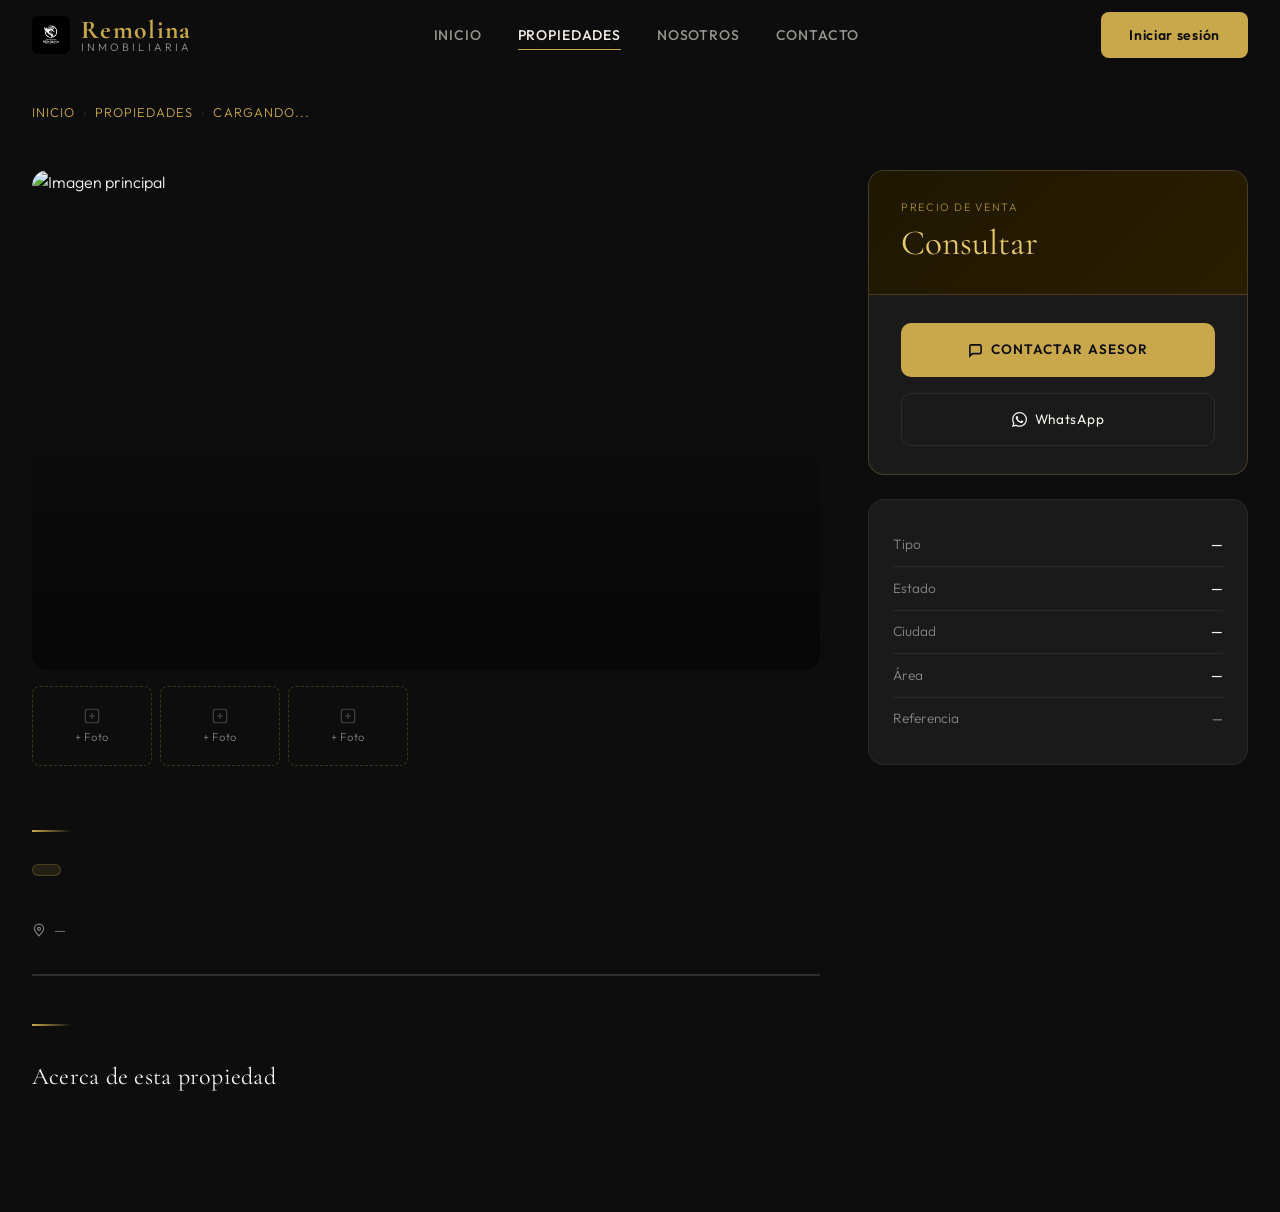
==== detalle.html @ 206918f2 "Update frontend files (html, css, js)" ====
<!DOCTYPE html>
<html lang="es">
<head>
  <meta charset="UTF-8">
  <meta name="viewport" content="width=device-width, initial-scale=1.0">
  <title>Detalle de propiedad — Remolina</title>
  <link rel="preconnect" href="https://fonts.googleapis.com">
  <link rel="preconnect" href="https://fonts.gstatic.com" crossorigin>
  <link href="https://fonts.googleapis.com/css2?family=Cormorant+Garamond:ital,wght@0,300;0,400;0,500;0,600;1,300;1,400&family=Outfit:wght@300;400;500;600&display=swap" rel="stylesheet">
  <link rel="stylesheet" href="styles.css">

  <style>
    :root {
      --obsidian: #0d0d0d;
      --obsidian-2: #141414;
      --obsidian-3: #1a1a1a;
      --gold: #c9a84c;
      --gold-light: #e8c96e;
      --gold-dim: rgba(201,168,76,0.12);
      --gold-border: rgba(201,168,76,0.25);
      --white: #f5f3ee;
      --muted: rgba(245,243,238,0.5);
      --border-soft: rgba(255,255,255,0.07);
      --nav-h: 70px;
      --font-display: 'Cormorant Garamond', serif;
      --font-body: 'Outfit', sans-serif;
    }

    * { box-sizing: border-box; margin: 0; padding: 0; }

    body {
      background: var(--obsidian);
      color: var(--white);
      font-family: var(--font-body);
      font-weight: 300;
      line-height: 1.6;
    }

    a { color: var(--gold); text-decoration: none; transition: opacity 0.2s; }
    a:hover { opacity: 0.75; }

    .container {
      max-width: 1280px;
      margin: 0 auto;
      padding: 0 2rem;
    }

    /* ─── BREADCRUMB ─── */
    .breadcrumb {
      display: flex;
      align-items: center;
      gap: 0.5rem;
      font-size: 0.8rem;
      letter-spacing: 0.08em;
      text-transform: uppercase;
      color: var(--muted);
      padding: 2rem 0 3rem;
    }
    .breadcrumb .sep { opacity: 0.35; }
    .breadcrumb .current { color: var(--gold); }

    /* ─── HERO GALLERY ─── */
    .gallery-hero {
      display: block;
      border-radius: 16px;
      overflow: hidden;
      margin-bottom: 1rem;
      height: 500px;
    }

    .gallery-hero .main-shot {
      width: 100%;
      height: 100%;
      position: relative;
      overflow: hidden;
      cursor: pointer;
    }

    .gallery-hero .side-shot {
      display: none;
    }

    .gallery-hero .side-shot:last-child {
      display: none;
    }

    .gallery-hero img {
      width: 100%;
      height: 100%;
      object-fit: cover;
      display: block;
      transition: transform 0.6s cubic-bezier(0.25,0.46,0.45,0.94);
    }

    .gallery-hero .main-shot:hover img,
    .gallery-hero .side-shot:hover img {
      transform: scale(1.04);
    }

    .gallery-overlay {
      position: absolute;
      inset: 0;
      background: linear-gradient(to top, rgba(0,0,0,0.45) 0%, transparent 50%);
      pointer-events: none;
    }

    .see-all-btn {
      position: absolute;
      bottom: 1rem;
      right: 1rem;
      background: rgba(0,0,0,0.75);
      backdrop-filter: blur(8px);
      border: 1px solid var(--gold-border);
      color: var(--white);
      font-family: var(--font-body);
      font-size: 0.75rem;
      font-weight: 500;
      letter-spacing: 0.1em;
      text-transform: uppercase;
      padding: 0.5rem 1rem;
      border-radius: 6px;
      cursor: pointer;
      transition: background 0.2s, border-color 0.2s;
    }
    .see-all-btn:hover {
      background: var(--gold);
      border-color: var(--gold);
      color: var(--obsidian);
    }

    /* ─── THUMBNAIL STRIP (extra images) ─── */
    .thumb-strip {
      display: flex;
      gap: 8px;
      overflow-x: auto;
      padding-bottom: 0.5rem;
      margin-bottom: 3.5rem;
      scrollbar-width: thin;
      scrollbar-color: var(--gold-border) transparent;
    }
    .thumb-strip::-webkit-scrollbar { height: 3px; }
    .thumb-strip::-webkit-scrollbar-thumb { background: var(--gold-border); border-radius: 99px; }

    .thumb-item {
      flex: 0 0 120px;
      height: 80px;
      border-radius: 8px;
      overflow: hidden;
      cursor: pointer;
      border: 2px solid transparent;
      transition: border-color 0.2s, opacity 0.2s;
      opacity: 0.6;
    }
    .thumb-item.active, .thumb-item:hover { border-color: var(--gold); opacity: 1; }
    .thumb-item img { width: 100%; height: 100%; object-fit: cover; display: block; }

    /* PLACEHOLDER THUMBNAILS */
    .thumb-placeholder {
      flex: 0 0 120px;
      height: 80px;
      border-radius: 8px;
      border: 1.5px dashed var(--gold-border);
      display: flex;
      flex-direction: column;
      align-items: center;
      justify-content: center;
      gap: 4px;
      color: var(--muted);
      font-size: 0.7rem;
      letter-spacing: 0.05em;
      cursor: pointer;
      transition: border-color 0.2s, color 0.2s;
    }
    .thumb-placeholder:hover { border-color: var(--gold); color: var(--gold); }
    .thumb-placeholder svg { opacity: 0.5; }

    /* ─── MAIN CONTENT ─── */
    .detalle-grid {
      display: grid;
      grid-template-columns: 1fr 380px;
      gap: 3rem;
      align-items: start;
    }

    .det-tipo {
      display: inline-flex;
      align-items: center;
      gap: 0.4rem;
      font-size: 0.72rem;
      font-weight: 500;
      letter-spacing: 0.14em;
      text-transform: uppercase;
      color: var(--gold);
      border: 1px solid var(--gold-border);
      background: var(--gold-dim);
      padding: 0.3rem 0.85rem;
      border-radius: 99px;
      margin-bottom: 1.2rem;
    }

    .det-titulo {
      font-family: var(--font-display);
      font-size: clamp(2rem, 3.5vw, 3rem);
      font-weight: 400;
      line-height: 1.15;
      letter-spacing: -0.01em;
      margin-bottom: 1rem;
    }

    .det-ubicacion {
      display: flex;
      align-items: center;
      gap: 0.5rem;
      color: var(--muted);
      font-size: 0.9rem;
      margin-bottom: 2rem;
    }
    .det-ubicacion svg { flex-shrink: 0; }

    /* STATS ROW */
    .det-stats {
      display: grid;
      grid-template-columns: repeat(3, 1fr);
      gap: 1px;
      background: var(--border-soft);
      border: 1px solid var(--border-soft);
      border-radius: 12px;
      overflow: hidden;
      margin-bottom: 3rem;
    }
    .det-stat {
      background: var(--obsidian-2);
      padding: 1.25rem 1.5rem;
      display: flex;
      flex-direction: column;
      gap: 0.3rem;
    }
    .det-stat-label {
      font-size: 0.7rem;
      letter-spacing: 0.12em;
      text-transform: uppercase;
      color: var(--muted);
    }
    .det-stat-value {
      font-family: var(--font-display);
      font-size: 1.3rem;
      font-weight: 500;
      color: var(--white);
    }
    .det-stat-icon {
      font-size: 1.1rem;
      margin-bottom: 0.2rem;
    }

    /* SEPARATOR */
    .det-sep {
      width: 40px;
      height: 2px;
      background: linear-gradient(90deg, var(--gold), transparent);
      margin: 0 0 2rem;
    }

    /* DESCRIPCIÓN */
    .det-desc-title {
      font-family: var(--font-display);
      font-size: 1.5rem;
      font-weight: 400;
      margin-bottom: 1.25rem;
      letter-spacing: 0.01em;
    }

    .det-desc-block {
      display: flex;
      flex-direction: column;
      gap: 0;
    }
    .det-desc-item {
      padding: 0.85rem 0;
      border-bottom: 1px solid var(--border-soft);
      color: rgba(245,243,238,0.78);
      font-size: 0.95rem;
      line-height: 1.75;
      position: relative;
      padding-left: 1rem;
    }
    .det-desc-item::before {
      content: '';
      position: absolute;
      left: 0;
      top: 50%;
      transform: translateY(-50%);
      width: 3px;
      height: 3px;
      border-radius: 50%;
      background: var(--gold);
    }

    /* CARACTERÍSTICAS ADICIONALES */
    .det-extra-grid {
      display: grid;
      grid-template-columns: 1fr 1fr;
      gap: 1px;
      background: var(--border-soft);
      border: 1px solid var(--border-soft);
      border-radius: 12px;
      overflow: hidden;
      margin-top: 3rem;
    }
    .det-extra-item {
      background: var(--obsidian-2);
      padding: 1rem 1.25rem;
      display: flex;
      flex-direction: column;
      gap: 0.2rem;
    }
    .det-extra-label {
      font-size: 0.68rem;
      letter-spacing: 0.1em;
      text-transform: uppercase;
      color: var(--muted);
    }
    .det-extra-val {
      font-size: 0.9rem;
      color: var(--white);
      font-weight: 400;
    }

    /* ─── RIGHT: SIDEBAR ─── */
    .det-sidebar {
      position: sticky;
      top: calc(var(--nav-h, 70px) + 1.5rem);
    }

    .precio-card {
      background: var(--obsidian-3);
      border: 1px solid var(--gold-border);
      border-radius: 16px;
      overflow: hidden;
      margin-bottom: 1.5rem;
    }

    .precio-header {
      background: linear-gradient(135deg, #1e1700, #2a1e00);
      padding: 1.75rem 2rem;
      border-bottom: 1px solid var(--gold-border);
    }
    .precio-label {
      font-size: 0.68rem;
      letter-spacing: 0.15em;
      text-transform: uppercase;
      color: var(--gold);
      margin-bottom: 0.5rem;
      opacity: 0.8;
    }
    .precio-valor {
      font-family: var(--font-display);
      font-size: 2.2rem;
      font-weight: 400;
      color: var(--gold-light);
      line-height: 1;
    }
    .precio-nota {
      font-size: 0.75rem;
      color: var(--muted);
      margin-top: 0.4rem;
    }

    .precio-body {
      padding: 1.75rem 2rem;
      display: flex;
      flex-direction: column;
      gap: 1rem;
    }

    .btn-contactar {
      display: flex;
      align-items: center;
      justify-content: center;
      gap: 0.5rem;
      width: 100%;
      padding: 1rem;
      background: var(--gold);
      color: var(--obsidian);
      font-family: var(--font-body);
      font-weight: 600;
      font-size: 0.85rem;
      letter-spacing: 0.08em;
      text-transform: uppercase;
      border: none;
      border-radius: 10px;
      cursor: pointer;
      text-decoration: none;
      transition: background 0.25s, transform 0.15s;
    }
    .btn-contactar:hover {
      background: var(--gold-light);
      transform: translateY(-1px);
      opacity: 1;
    }
    .btn-contactar:active { transform: translateY(0); }

    .btn-wsp {
      display: flex;
      align-items: center;
      justify-content: center;
      gap: 0.5rem;
      width: 100%;
      padding: 0.9rem;
      background: transparent;
      color: var(--white);
      font-family: var(--font-body);
      font-weight: 400;
      font-size: 0.85rem;
      letter-spacing: 0.05em;
      border: 1px solid var(--border-soft);
      border-radius: 10px;
      cursor: pointer;
      text-decoration: none;
      transition: border-color 0.2s, background 0.2s;
    }
    .btn-wsp:hover {
      border-color: #25D366;
      background: rgba(37,211,102,0.07);
      color: #25D366;
      opacity: 1;
    }

    .sidebar-meta {
      background: var(--obsidian-3);
      border: 1px solid var(--border-soft);
      border-radius: 16px;
      padding: 1.5rem;
    }
    .sidebar-meta-row {
      display: flex;
      justify-content: space-between;
      align-items: center;
      padding: 0.65rem 0;
      border-bottom: 1px solid var(--border-soft);
      font-size: 0.85rem;
    }
    .sidebar-meta-row:last-child { border-bottom: none; }
    .sidebar-meta-row .key { color: var(--muted); }
    .sidebar-meta-row .val { font-weight: 500; }

    /* ─── LIGHTBOX ─── */
    .lightbox {
      display: none;
      position: fixed;
      inset: 0;
      background: rgba(0,0,0,0.95);
      z-index: 9999;
      justify-content: center;
      align-items: center;
      backdrop-filter: blur(4px);
    }
    .lightbox.open { display: flex; }
    .lightbox-inner {
      position: relative;
      max-width: 90vw;
      max-height: 85vh;
    }
    .lightbox-inner img {
      max-width: 90vw;
      max-height: 80vh;
      object-fit: contain;
      border-radius: 8px;
      display: block;
    }
    .lb-close {
      position: absolute;
      top: -2.5rem;
      right: 0;
      background: none;
      border: none;
      color: var(--white);
      font-size: 1.5rem;
      cursor: pointer;
      opacity: 0.7;
      transition: opacity 0.2s;
    }
    .lb-close:hover { opacity: 1; }
    .lb-nav {
      position: absolute;
      top: 50%;
      transform: translateY(-50%);
      background: rgba(0,0,0,0.6);
      border: 1px solid var(--gold-border);
      color: var(--white);
      border-radius: 50%;
      width: 44px;
      height: 44px;
      display: flex;
      align-items: center;
      justify-content: center;
      cursor: pointer;
      font-size: 1.1rem;
      transition: background 0.2s;
    }
    .lb-nav:hover { background: var(--gold); color: var(--obsidian); }
    .lb-prev { left: -3.5rem; }
    .lb-next { right: -3.5rem; }
    .lb-counter {
      text-align: center;
      margin-top: 1rem;
      font-size: 0.75rem;
      letter-spacing: 0.1em;
      color: var(--muted);
    }

    /* ─── RESPONSIVE ─── */
    @media (max-width: 1024px) {
      .detalle-grid { grid-template-columns: 1fr; gap: 2.5rem; }
      .det-sidebar { position: static; }
      .gallery-hero { height: 420px; }
    }

    @media (max-width: 768px) {
      .gallery-hero { height: 260px; }
      .det-stats { grid-template-columns: repeat(3, 1fr); }
      .det-extra-grid { grid-template-columns: 1fr; }
      .lb-prev { left: -2rem; }
      .lb-next { right: -2rem; }
    }

    /* ─── ENTRANCE ANIMATIONS ─── */
    @keyframes fadeUp {
      from { opacity: 0; transform: translateY(24px); }
      to   { opacity: 1; transform: translateY(0); }
    }
    .anim-1 { animation: fadeUp 0.6s ease both; }
    .anim-2 { animation: fadeUp 0.6s 0.1s ease both; }
    .anim-3 { animation: fadeUp 0.6s 0.2s ease both; }
    .anim-4 { animation: fadeUp 0.6s 0.3s ease both; }

    /* GOLD LINE ACCENT */
    .gold-line {
      width: 100%;
      height: 1px;
      background: linear-gradient(90deg, transparent, var(--gold), transparent);
      opacity: 0.3;
      margin: 3.5rem 0;
    }
  </style>
</head>
<body>

<!-- ═══ NAV ═══ -->
<header class="navbar" id="navbar">
  <div class="nav-inner">
    <a href="index.html" class="nav-logo">
      <img src="videos/logo.png" alt="Logo Remolina" class="nav-logo-img">
      <div class="nav-logo-text">
        <span class="logo-main">Remolina</span>
        <span class="logo-sub">Inmobiliaria</span>
      </div>
    </a>

    <ul class="nav-menu" id="navMenu">
      <li><a href="index.html" class="nav-link">Inicio</a></li>
      <li><a href="propiedades.html" class="nav-link active">Propiedades</a></li>
      <li><a href="nosotros.html" class="nav-link">Nosotros</a></li>
      <li><a href="#contacto" class="nav-link">Contacto</a></li>
    </ul>

    <div class="nav-actions">
      <div class="nav-user oculto" id="navUser">
        <span class="nav-user-name" id="navUserName"></span>
        <a href="favoritos.html" class="btn btn-ghost btn-sm">❤ Favoritos</a>
        <a href="login.html" class="btn btn-ghost btn-sm" id="navLogout">Salir</a>
      </div>
      <div id="navLoginBtn">
        <a href="login.html" class="btn btn-primary">Iniciar sesión</a>
      </div>
      <button class="nav-hamburger" id="navHamburger" aria-label="Menú">
        <span></span><span></span><span></span>
      </button>
    </div>
  </div>
</header>

<main style="padding-top: var(--nav-h); background: var(--obsidian); min-height:100vh;">
  <div class="container">

    <!-- BREADCRUMB -->
    <nav class="breadcrumb anim-1">
      <a href="index.html">Inicio</a>
      <span class="sep">›</span>
      <a href="propiedades.html">Propiedades</a>
      <span class="sep">›</span>
      <span class="current" id="breadTitle">Cargando...</span>
    </nav>

    <!-- DETALLE GRID — galería + info izq / sidebar der -->
    <div class="detalle-grid anim-2">

      <!-- ── COLUMNA IZQUIERDA: galería + info ── -->
      <div class="det-left">

        <!-- GALLERY HERO -->
        <div class="gallery-hero" id="galleryHero">
          <div class="main-shot" id="heroMain" onclick="abrirLightbox(0)">
            <img id="mainHeroImg" src="" alt="Imagen principal">
            <div class="gallery-overlay"></div>
          </div>
          <div class="side-shot" id="heroSide1" onclick="abrirLightbox(1)">
            <img id="side1Img" src="" alt="">
            <div class="gallery-overlay"></div>
          </div>
          <div class="side-shot" id="heroSide2" onclick="abrirLightbox(2)" style="position:relative">
            <img id="side2Img" src="" alt="">
            <div class="gallery-overlay"></div>
            <button class="see-all-btn" onclick="event.stopPropagation(); abrirLightbox(2)">
              Ver todas las fotos
            </button>
          </div>
        </div>

        <!-- THUMBNAIL STRIP -->
        <div class="thumb-strip" id="thumbStrip">
          <div class="thumb-placeholder" title="Agregar imagen">
            <svg width="18" height="18" viewBox="0 0 24 24" fill="none" stroke="currentColor" stroke-width="1.5">
              <rect x="3" y="3" width="18" height="18" rx="3"/>
              <path d="M12 8v8M8 12h8"/>
            </svg>
            <span>+ Foto</span>
          </div>
          <div class="thumb-placeholder" title="Agregar imagen">
            <svg width="18" height="18" viewBox="0 0 24 24" fill="none" stroke="currentColor" stroke-width="1.5">
              <rect x="3" y="3" width="18" height="18" rx="3"/>
              <path d="M12 8v8M8 12h8"/>
            </svg>
            <span>+ Foto</span>
          </div>
          <div class="thumb-placeholder" title="Agregar imagen">
            <svg width="18" height="18" viewBox="0 0 24 24" fill="none" stroke="currentColor" stroke-width="1.5">
              <rect x="3" y="3" width="18" height="18" rx="3"/>
              <path d="M12 8v8M8 12h8"/>
            </svg>
            <span>+ Foto</span>
          </div>
        </div>

        <!-- Separador -->
        <div class="det-sep" style="margin-top:2rem;"></div>

        <!-- Tipo + Título -->
        <div id="detTipo" class="det-tipo"></div>
        <h1 id="detTitulo" class="det-titulo"></h1>

        <!-- Ubicación -->
        <div class="det-ubicacion" id="detUbicacion">
          <svg width="14" height="14" viewBox="0 0 24 24" fill="none" stroke="currentColor" stroke-width="2">
            <path d="M12 22s-8-7.5-8-12a8 8 0 1 1 16 0c0 4.5-8 12-8 12z"/>
            <circle cx="12" cy="10" r="2.5"/>
          </svg>
          <span id="ubicacionText">—</span>
        </div>

        <!-- Stats -->
        <div class="det-stats" id="detStats"></div>

        <div class="det-sep"></div>

        <!-- Descripción -->
        <h2 class="det-desc-title">Acerca de esta propiedad</h2>
        <div class="det-desc-block" id="detDesc"></div>

        <!-- Características adicionales -->
        <div class="det-extra-grid" id="detExtras" style="display:none"></div>

      </div><!-- /det-left -->

      <!-- ── SIDEBAR ── -->
      <aside class="det-sidebar">

        <!-- PRECIO CARD -->
        <div class="precio-card">
          <div class="precio-header">
            <div class="precio-label">Precio de venta</div>
            <div class="precio-valor" id="detPrecio">Consultar</div>
            <div class="precio-nota" id="detPrecioNota"></div>
          </div>
          <div class="precio-body">
            <a href="index.html#contacto" class="btn-contactar">
              <svg width="15" height="15" viewBox="0 0 24 24" fill="none" stroke="currentColor" stroke-width="2.5">
                <path d="M21 15a2 2 0 0 1-2 2H7l-4 4V5a2 2 0 0 1 2-2h14a2 2 0 0 1 2 2z"/>
              </svg>
              Contactar asesor
            </a>
            <a href="https://wa.me/573000000000" target="_blank" class="btn-wsp">
              <svg width="15" height="15" viewBox="0 0 24 24" fill="currentColor">
                <path d="M17.472 14.382c-.297-.149-1.758-.867-2.03-.967-.273-.099-.471-.148-.67.15-.197.297-.767.966-.94 1.164-.173.199-.347.223-.644.075-.297-.15-1.255-.463-2.39-1.475-.883-.788-1.48-1.761-1.653-2.059-.173-.297-.018-.458.13-.606.134-.133.298-.347.446-.52.149-.174.198-.298.298-.497.099-.198.05-.371-.025-.52-.075-.149-.669-1.612-.916-2.207-.242-.579-.487-.5-.669-.51-.173-.008-.371-.01-.57-.01-.198 0-.52.074-.792.372-.272.297-1.04 1.016-1.04 2.479 0 1.462 1.065 2.875 1.213 3.074.149.198 2.096 3.2 5.077 4.487.709.306 1.262.489 1.694.625.712.227 1.36.195 1.871.118.571-.085 1.758-.719 2.006-1.413.248-.694.248-1.289.173-1.413-.074-.124-.272-.198-.57-.347m-5.421 7.403h-.004a9.87 9.87 0 0 1-5.031-1.378l-.361-.214-3.741.982.998-3.648-.235-.374a9.86 9.86 0 0 1-1.51-5.26c.001-5.45 4.436-9.884 9.888-9.884 2.64 0 5.122 1.03 6.988 2.898a9.825 9.825 0 0 1 2.893 6.994c-.003 5.45-4.437 9.884-9.885 9.884m8.413-18.297A11.815 11.815 0 0 0 12.05 0C5.495 0 .16 5.335.157 11.892c0 2.096.547 4.142 1.588 5.945L.057 24l6.305-1.654a11.882 11.882 0 0 0 5.683 1.448h.005c6.554 0 11.89-5.335 11.893-11.893a11.821 11.821 0 0 0-3.48-8.413z"/>
              </svg>
              WhatsApp
            </a>
          </div>
        </div>

        <!-- METADATA CARD -->
        <div class="sidebar-meta" id="sidebarMeta">
          <div class="sidebar-meta-row">
            <span class="key">Tipo</span>
            <span class="val" id="metaTipo">—</span>
          </div>
          <div class="sidebar-meta-row">
            <span class="key">Estado</span>
            <span class="val" id="metaEstado">—</span>
          </div>
          <div class="sidebar-meta-row">
            <span class="key">Ciudad</span>
            <span class="val" id="metaCiudad">—</span>
          </div>
          <div class="sidebar-meta-row">
            <span class="key">Área</span>
            <span class="val" id="metaArea">—</span>
          </div>
          <div class="sidebar-meta-row">
            <span class="key">Referencia</span>
            <span class="val" id="metaId" style="font-size:0.78rem; color:var(--muted);">—</span>
          </div>
        </div>

      </aside>
    </div><!-- /detalle-grid -->

    <div style="padding-bottom: 6rem;"></div>

  </div><!-- /container -->
</main>

<!-- ─── LIGHTBOX ─── -->
<div class="lightbox" id="lightbox" onclick="cerrarLightbox()">
  <div class="lightbox-inner" onclick="event.stopPropagation()">
    <button class="lb-close" onclick="cerrarLightbox()">✕</button>
    <button class="lb-nav lb-prev" onclick="lbNav(-1)">‹</button>
    <img id="lbImg" src="" alt="">
    <button class="lb-nav lb-next" onclick="lbNav(1)">›</button>
    <div class="lb-counter" id="lbCounter">1 / 1</div>
  </div>
</div>

<script>
  // ── Auth state + nav (Django session API) ──────────────────────────────
  const AUTH_API  = 'http://127.0.0.1:8000/api/auth';
  const PROPS_API = 'http://127.0.0.1:8000/api/propiedades';
  let currentUser = null;

  async function getCsrfToken() {
    const m = document.cookie.match(/csrftoken=([^;]+)/);
    if (m) return m[1];
    const r = await fetch(`${AUTH_API}/csrf/`, { credentials: 'include' });
    return (await r.json()).csrfToken;
  }

  (async () => {
    const navUser     = document.getElementById('navUser');
    const navLoginBtn = document.getElementById('navLoginBtn');
    try {
      const res = await fetch(`${AUTH_API}/me/`, { credentials: 'include' });
      if (res.ok) {
        currentUser = await res.json();
        document.getElementById('navUserName').textContent =
          currentUser.first_name || currentUser.username || currentUser.email;
        navUser.classList.remove('oculto');
        navLoginBtn.classList.add('oculto');
      } else {
        navUser.classList.add('oculto');
        navLoginBtn.classList.remove('oculto');
      }
    } catch {
      navUser.classList.add('oculto');
      navLoginBtn.classList.remove('oculto');
    }
  })();

  document.getElementById('navLogout')?.addEventListener('click', async (e) => {
    e.preventDefault();
    const csrf = await getCsrfToken();
    await fetch(`${AUTH_API}/logout/`, {
      method: 'POST',
      headers: { 'X-CSRFToken': csrf, 'Content-Type': 'application/json' },
      credentials: 'include',
    });
    window.location.reload();
  });

  document.getElementById('navHamburger')?.addEventListener('click', () => {
    document.getElementById('navMenu').classList.toggle('open');
  });

  // ── Navbar scroll
  const navbar = document.getElementById('navbar');
  if (navbar) {
    window.addEventListener('scroll', () => {
      navbar.classList.toggle('scrolled', window.scrollY > 30);
    });
  }

  let allImgs = [];
  let lbIdx  = 0;

  /* ── LIGHTBOX ── */
  function abrirLightbox(i) {
    lbIdx = i;
    actualizarLb();
    document.getElementById('lightbox').classList.add('open');
    document.body.style.overflow = 'hidden';
  }

  function cerrarLightbox() {
    document.getElementById('lightbox').classList.remove('open');
    document.body.style.overflow = '';
  }

  function lbNav(dir) {
    lbIdx = (lbIdx + dir + allImgs.length) % allImgs.length;
    actualizarLb();
  }

  function actualizarLb() {
    document.getElementById('lbImg').src = allImgs[lbIdx] || '';
    document.getElementById('lbCounter').textContent = `${lbIdx + 1} / ${allImgs.length}`;
  }

  document.addEventListener('keydown', e => {
    if (!document.getElementById('lightbox').classList.contains('open')) return;
    if (e.key === 'ArrowLeft')  lbNav(-1);
    if (e.key === 'ArrowRight') lbNav(1);
    if (e.key === 'Escape')     cerrarLightbox();
  });

  /* ── CARGA ── */
  async function cargarDetalle() {
    const id = new URLSearchParams(window.location.search).get('id');
    if (!id) return;

    try {
      const res = await fetch(`http://127.0.0.1:8000/api/propiedades/${id}/`);
      const p   = await res.json();

      // ── Títulos y meta ──
      document.title = p.titulo + ' — Remolina';
      document.getElementById('breadTitle').textContent  = p.titulo;
      document.getElementById('detTitulo').textContent   = p.titulo;
      document.getElementById('metaId').textContent      = '#' + id;

      // ── Tipo ──
      if (p.tipo) {
        document.getElementById('detTipo').textContent  = p.tipo;
        document.getElementById('metaTipo').textContent = p.tipo;
      }

      // ── Precio ──
      document.getElementById('detPrecio').textContent =
        p.precio ? '$' + p.precio.toLocaleString('es-CO') : 'Consultar precio';
      document.getElementById('detPrecioNota').textContent =
        p.precio ? 'Negociable • Financiación disponible' : '';

      // ── Ubicación ──
      const ubText = [p.ubicacion, p.ciudad, 'Tolima'].filter(Boolean).join(' — ');
      document.getElementById('ubicacionText').textContent = ubText;

      // ── Estado y ciudad (sidebar) ──
      document.getElementById('metaEstado').textContent = p.estado || '—';
      document.getElementById('metaCiudad').textContent = p.ciudad ? p.ciudad + ', Tolima' : '—';

      // ── Área ──
      let areaStr = '—';
      if (p.area) {
        areaStr = p.area >= 10000
          ? (p.area / 10000).toFixed(2) + ' ha'
          : p.area.toLocaleString('es-CO') + ' m²';
      }
      document.getElementById('metaArea').textContent = areaStr;

      // ── Stats row ──
      const statsData = [
        { icon: '📐', label: 'Área',   value: areaStr },
        { icon: '🏷️', label: 'Tipo',   value: p.tipo  || '—' },
        { icon: '✅', label: 'Estado', value: p.estado || '—' },
      ];
      document.getElementById('detStats').innerHTML = statsData.map(s => `
        <div class="det-stat">
          <div class="det-stat-icon">${s.icon}</div>
          <div class="det-stat-label">${s.label}</div>
          <div class="det-stat-value">${s.value}</div>
        </div>
      `).join('');

      // ── Descripción ──
      const frases = (p.descripcion || '').split('.')
        .map(d => d.trim()).filter(Boolean);
      document.getElementById('detDesc').innerHTML = frases.map(f => `
        <div class="det-desc-item">${f}.</div>
      `).join('');

      // ── Extras adicionales (si existen) ──
      const extras = [];
      if (p.habitaciones) extras.push({ label: 'Habitaciones', val: p.habitaciones });
      if (p.banos)        extras.push({ label: 'Baños',        val: p.banos        });
      if (p.parqueadero)  extras.push({ label: 'Parqueadero',  val: p.parqueadero  });
      if (p.estrato)      extras.push({ label: 'Estrato',      val: p.estrato      });

      if (extras.length) {
        const grid = document.getElementById('detExtras');
        grid.style.display = 'grid';
        grid.innerHTML = extras.map(e => `
          <div class="det-extra-item">
            <div class="det-extra-label">${e.label}</div>
            <div class="det-extra-val">${e.val}</div>
          </div>
        `).join('');
      }

      // ── IMÁGENES principales ──
      allImgs = [];
      if (p.imagen)     allImgs.push("http://127.0.0.1:8000" + p.imagen);
      if (p.imagen_url) allImgs.push(p.imagen_url);
      // Si la API devuelve un array imagenes[]
      if (Array.isArray(p.imagenes)) {
        p.imagenes.forEach(img => {
          const src = img.imagen ? "http://127.0.0.1:8000" + img.imagen : img.url;
          if (src && !allImgs.includes(src)) allImgs.push(src);
        });
      }
      if (allImgs.length === 0) allImgs.push("videos/dani.png");

      // Galería hero
      document.getElementById('mainHeroImg').src = allImgs[0] || '';
      document.getElementById('side1Img').src    = allImgs[1] || allImgs[0] || '';
      document.getElementById('side2Img').src    = allImgs[2] || allImgs[0] || '';

      if (allImgs.length < 2) document.getElementById('heroSide1').style.display = 'none';
      if (allImgs.length < 3) document.getElementById('heroSide2').style.display = 'none';

      // Thumbnails
      const strip = document.getElementById('thumbStrip');
      const thumbsHTML = allImgs.map((src, i) => `
        <div class="thumb-item ${i === 0 ? 'active' : ''}"
             onclick="seleccionarThumb(${i})">
          <img src="${src}" alt="Vista ${i + 1}">
        </div>
      `).join('');

      // Placeholders al final
      const phCount = Math.max(0, 3 - allImgs.length);
      const phHTML = Array.from({length: phCount}).map(() => `
        <div class="thumb-placeholder">
          <svg width="18" height="18" viewBox="0 0 24 24" fill="none" stroke="currentColor" stroke-width="1.5">
            <rect x="3" y="3" width="18" height="18" rx="3"/>
            <path d="M12 8v8M8 12h8"/>
          </svg>
          <span>+ Foto</span>
        </div>
      `).join('');

      strip.innerHTML = thumbsHTML + phHTML;

      // ── Panel de administración (solo is_staff) ───────────────────────
      if (currentUser?.is_staff) {
        let adminPanel = document.getElementById('adminPanel');
        if (!adminPanel) {
          adminPanel = document.createElement('div');
          adminPanel.id = 'adminPanel';
          adminPanel.style.cssText =
            'display:flex;gap:0.75rem;margin:1.5rem 0;padding:1rem;' +
            'background:rgba(220,38,38,0.08);border:1px solid rgba(220,38,38,0.25);border-radius:0.5rem;';
          adminPanel.innerHTML = `
            <span style="flex:1;color:var(--ivory-dim,#aaa);font-size:0.85rem;align-self:center;">
              ⚙ Panel de administrador
            </span>
            <a href="admin-editar.html?id=${id}"
               style="padding:0.5rem 1.25rem;background:#d97706;color:#fff;border-radius:0.4rem;font-size:0.9rem;text-decoration:none;">
              ✏ Editar propiedad
            </a>
            <button id="btnEliminarProp"
              style="padding:0.5rem 1.25rem;background:#dc2626;color:#fff;border:none;border-radius:0.4rem;font-size:0.9rem;cursor:pointer;">
              🗑 Eliminar
            </button>
          `;
          // Insertar después del breadcrumb
          const breadcrumb = document.querySelector('.breadcrumb');
          breadcrumb ? breadcrumb.after(adminPanel) : document.querySelector('main .container').prepend(adminPanel);
        }

        document.getElementById('btnEliminarProp')?.addEventListener('click', async () => {
          if (!confirm('¿Eliminar esta propiedad? Esta acción no se puede deshacer.')) return;
          try {
            const csrf = await getCsrfToken();
            const r = await fetch(`${PROPS_API}/${id}/`, {
              method: 'DELETE',
              headers: { 'X-CSRFToken': csrf },
              credentials: 'include',
            });
            if (r.status === 204) {
              alert('Propiedad eliminada.');
              window.location.href = 'propiedades.html';
            } else {
              const err = await r.json();
              alert(err.error || 'Error al eliminar.');
            }
          } catch { alert('Error de conexión.'); }
        });
      }

    } catch (err) {
      console.error("Error cargando detalle:", err);
    }
  }

  function seleccionarThumb(i) {
    document.getElementById('mainHeroImg').src = allImgs[i];
    document.querySelectorAll('.thumb-item').forEach((el, idx) => {
      el.classList.toggle('active', idx === i);
    });
  }

  cargarDetalle();
</script>

</body>
</html>
---- styles.css ----
/* ═══════════════════════════════════════════════
   REMOLINA INMOBILIARIA — Design System
   Palette: Obsidian · Ivory · Gold
   ═══════════════════════════════════════════════ */

@import url('https://fonts.googleapis.com/css2?family=Cormorant+Garamond:ital,wght@0,300;0,400;0,600;0,700;1,300;1,400&family=Outfit:wght@300;400;500;600;700&family=DM+Mono:wght@400;500&display=swap');

/* ── Variables ── */
:root {
  --obsidian: #0a0a0f;
  --obsidian-2: #111118;
  --obsidian-3: #18181f;
  --obsidian-4: #222230;
  --card-bg: #13131a;
  --gold: #c9a84c;
  --gold-light: #e8c96f;
  --gold-dim: rgba(201,168,76,0.15);
  --ivory: #f5f0e8;
  --ivory-dim: rgba(245,240,232,0.6);
  --ivory-dimmer: rgba(245,240,232,0.35);
  --white: #ffffff;
  --red: #e74c3c;
  --green: #27ae60;
  --border: rgba(201,168,76,0.18);
  --border-soft: rgba(255,255,255,0.07);
  --shadow-gold: 0 0 40px rgba(201,168,76,0.12);
  --shadow-card: 0 20px 60px rgba(0,0,0,0.5);
  --radius: 12px;
  --radius-lg: 20px;
  --ff-display: 'Cormorant Garamond', Georgia, serif;
  --ff-body: 'Outfit', sans-serif;
  --ff-mono: 'DM Mono', monospace;
  --transition: all 0.3s cubic-bezier(0.4,0,0.2,1);
  --nav-h: 76px;
}

/* ── Reset ── */
*, *::before, *::after {
  margin: 0; padding: 0;
  box-sizing: border-box;
}

html { scroll-behavior: smooth; font-size: 16px; }

body {
  font-family: var(--ff-body);
  background: var(--obsidian);
  color: var(--ivory);
  line-height: 1.6;
  overflow-x: hidden;
}

.oculto { display: none !important; }

a { text-decoration: none; color: inherit; }
ul { list-style: none; }
img { display: block; max-width: 100%; }

/* ── Scrollbar ── */
::-webkit-scrollbar { width: 6px; }
::-webkit-scrollbar-track { background: var(--obsidian-2); }
::-webkit-scrollbar-thumb { background: var(--gold); border-radius: 3px; }

/* ══════════════════════════
   NAV
══════════════════════════ */
.navbar {
  position: fixed;
  top: 0; left: 0; right: 0;
  height: var(--nav-h);
  z-index: 1000;
  transition: var(--transition);
}

.navbar.scrolled {
  background: rgba(10,10,15,0.96);
  backdrop-filter: blur(24px);
  border-bottom: 1px solid var(--border);
  box-shadow: 0 8px 32px rgba(0,0,0,0.4);
}

.nav-inner {
  max-width: 1280px;
  margin: 0 auto;
  height: 100%;
  padding: 0 2rem;
  display: flex;
  align-items: center;
  justify-content: space-between;
  gap: 2rem;
}

.nav-logo {
  display: flex;
  flex-direction: row;
  align-items: center;
  gap: 0.7rem;
  line-height: 1;
}

.nav-logo-img {
  width: 38px;
  height: 38px;
  object-fit: contain;
  border-radius: 6px;
  filter: brightness(1.05) contrast(1.05);
  flex-shrink: 0;
}

.nav-logo-text {
  display: flex;
  flex-direction: column;
}

.logo-main {
  font-family: var(--ff-display);
  font-size: 1.6rem;
  font-weight: 700;
  color: var(--gold);
  letter-spacing: 0.05em;
}

.logo-sub {
  font-family: var(--ff-body);
  font-size: 0.68rem;
  font-weight: 300;
  letter-spacing: 0.28em;
  text-transform: uppercase;
  color: var(--ivory-dim);
}

.nav-menu {
  display: flex;
  gap: 0.25rem;
  align-items: center;
}

.nav-link {
  font-size: 0.875rem;
  font-weight: 500;
  letter-spacing: 0.06em;
  text-transform: uppercase;
  color: var(--ivory-dim);
  padding: 0.5rem 1rem;
  border-radius: 6px;
  transition: var(--transition);
  position: relative;
}

.nav-link::after {
  content: '';
  position: absolute;
  bottom: 2px; left: 1rem; right: 1rem;
  height: 1px;
  background: var(--gold);
  transform: scaleX(0);
  transform-origin: right;
  transition: transform 0.3s ease;
}

.nav-link:hover, .nav-link.active {
  color: var(--ivory);
}

.nav-link:hover::after, .nav-link.active::after {
  transform: scaleX(1);
  transform-origin: left;
}

.nav-actions {
  display: flex;
  align-items: center;
  gap: 0.75rem;
}

.nav-user {
  display: flex;
  align-items: center;
  gap: 0.75rem;
  font-size: 0.85rem;
}

.nav-user-name {
  color: var(--gold);
  font-weight: 500;
}

/* ── Buttons ── */
.btn {
  display: inline-flex;
  align-items: center;
  justify-content: center;
  gap: 0.5rem;
  font-family: var(--ff-body);
  font-weight: 600;
  font-size: 0.875rem;
  letter-spacing: 0.05em;
  border: none;
  border-radius: 8px;
  cursor: pointer;
  transition: var(--transition);
  white-space: nowrap;
  text-decoration: none;
}

.btn-primary {
  background: var(--gold);
  color: var(--obsidian);
  padding: 0.75rem 1.75rem;
}
.btn-primary:hover {
  background: var(--gold-light);
  transform: translateY(-1px);
  box-shadow: 0 8px 24px rgba(201,168,76,0.3);
}

.btn-ghost {
  background: transparent;
  color: var(--ivory);
  border: 1px solid var(--border);
  padding: 0.7rem 1.5rem;
}
.btn-ghost:hover {
  border-color: var(--gold);
  color: var(--gold);
}

.btn-ghost-dark {
  background: transparent;
  color: var(--ivory-dim);
  border: 1px solid var(--border-soft);
  padding: 0.6rem 1.25rem;
  font-size: 0.8rem;
}
.btn-ghost-dark:hover {
  border-color: var(--gold);
  color: var(--gold);
}

.btn-sm {
  padding: 0.55rem 1.1rem;
  font-size: 0.8rem;
}

.btn-lg {
  padding: 1rem 2.5rem;
  font-size: 1rem;
}

.btn-danger {
  background: var(--red);
  color: white;
  padding: 0.6rem 1.2rem;
}
.btn-danger:hover { background: #c0392b; }

.btn-icon {
  width: 40px; height: 40px;
  padding: 0;
  border-radius: 8px;
}

/* ══════════════════════════
   HERO (index.html)
══════════════════════════ */
#hero {
  position: relative;
  height: 100vh;
  min-height: 700px;
  display: flex;
  align-items: center;
  overflow: hidden;
}

.hero-video-wrap {
  position: absolute;
  inset: 0;
  z-index: 0;
}

.hero-video-wrap video {
  width: 100%; height: 100%;
  object-fit: cover;
}

.hero-video-fallback {
  position: absolute;
  inset: 0;
  background:
    linear-gradient(135deg, #0a0a0f 0%, #1a1030 50%, #0a1520 100%);
}

/* Animated background for fallback */
.hero-video-fallback::after {
  content: '';
  position: absolute;
  inset: 0;
  background: url("data:image/svg+xml,%3Csvg width='60' height='60' viewBox='0 0 60 60' xmlns='http://www.w3.org/2000/svg'%3E%3Cg fill='none' fill-rule='evenodd'%3E%3Cg fill='%23c9a84c' fill-opacity='0.03'%3E%3Cpath d='M36 34v-4h-2v4h-4v2h4v4h2v-4h4v-2h-4zm0-30V0h-2v4h-4v2h4v4h2V6h4V4h-4zM6 34v-4H4v4H0v2h4v4h2v-4h4v-2H6zM6 4V0H4v4H0v2h4v4h2V6h4V4H6z'/%3E%3C/g%3E%3C/g%3E%3C/svg%3E");
}

.hero-overlay {
  position: absolute;
  inset: 0;
  z-index: 1;
  background: linear-gradient(
    160deg,
    rgba(10,10,15,0.85) 0%,
    rgba(10,10,15,0.5) 50%,
    rgba(10,10,15,0.8) 100%
  );
}

.hero-content {
  position: relative;
  z-index: 2;
  max-width: 1280px;
  margin: 0 auto;
  padding: 0 2rem;
  padding-top: var(--nav-h);
  width: 100%;
}

.hero-eyebrow {
  display: inline-flex;
  align-items: center;
  gap: 0.75rem;
  font-family: var(--ff-mono);
  font-size: 0.75rem;
  letter-spacing: 0.2em;
  text-transform: uppercase;
  color: var(--gold);
  margin-bottom: 1.5rem;
  opacity: 0;
  animation: fadeUp 0.8s 0.2s forwards;
}

.hero-eyebrow::before {
  content: '';
  width: 40px; height: 1px;
  background: var(--gold);
}

.hero-title {
  font-family: var(--ff-display);
  font-size: clamp(3rem, 7vw, 6rem);
  font-weight: 300;
  line-height: 1.08;
  color: var(--white);
  margin-bottom: 1.5rem;
  max-width: 720px;
  opacity: 0;
  animation: fadeUp 0.8s 0.4s forwards;
}

.hero-title em {
  font-style: italic;
  color: var(--gold);
}

.hero-sub {
  font-size: 1.1rem;
  font-weight: 300;
  color: var(--ivory-dim);
  max-width: 520px;
  margin-bottom: 2.5rem;
  opacity: 0;
  animation: fadeUp 0.8s 0.6s forwards;
}

.hero-actions {
  display: flex;
  gap: 1rem;
  flex-wrap: wrap;
  opacity: 0;
  animation: fadeUp 0.8s 0.8s forwards;
}

/* Hero stats bottom bar */
.hero-stats {
  position: absolute;
  bottom: 0; left: 0; right: 0;
  z-index: 3;
  background: rgba(10,10,15,0.85);
  backdrop-filter: blur(20px);
  border-top: 1px solid var(--border);
}

.hero-stats-inner {
  max-width: 1280px;
  margin: 0 auto;
  padding: 1.5rem 2rem;
  display: flex;
  gap: 3rem;
  align-items: center;
}

.stat-item { text-align: left; }

.stat-number {
  font-family: var(--ff-display);
  font-size: 2rem;
  font-weight: 600;
  color: var(--gold);
  line-height: 1;
}

.stat-label {
  font-size: 0.75rem;
  letter-spacing: 0.1em;
  text-transform: uppercase;
  color: var(--ivory-dimmer);
  margin-top: 0.2rem;
}

/* ══════════════════════════
   SECTION COMMONS
══════════════════════════ */
.section {
  padding: 6rem 0;
}

.container {
  max-width: 1280px;
  margin: 0 auto;
  padding: 0 2rem;
}

.section-header {
  text-align: center;
  margin-bottom: 3.5rem;
}

.section-tag {
  font-family: var(--ff-mono);
  font-size: 0.75rem;
  letter-spacing: 0.2em;
  text-transform: uppercase;
  color: var(--gold);
  display: block;
  margin-bottom: 0.75rem;
}

.section-title {
  font-family: var(--ff-display);
  font-size: clamp(2rem, 4vw, 3.2rem);
  font-weight: 300;
  color: var(--ivory);
  margin-bottom: 1rem;
}

.section-rule {
  width: 60px; height: 1px;
  background: var(--gold);
  margin: 0 auto 1rem;
}

.section-sub {
  font-size: 1rem;
  color: var(--ivory-dimmer);
  max-width: 480px;
  margin: 0 auto;
}

/* ══════════════════════════
   PROPERTY CARDS (HU007)
══════════════════════════ */
.propiedades-grid {
  display: grid;
  grid-template-columns: repeat(4, 1fr) !important;
  gap: 1.75rem;
}

@media (max-width: 1200px) {
  .propiedades-grid {
    grid-template-columns: repeat(auto-fit, minmax(280px, 1fr));
  }
}

@media (max-width: 900px) {
  .propiedades-grid {
    grid-template-columns: repeat(auto-fit, minmax(280px, 1fr));
  }
}

@media (max-width: 500px) {
  .propiedades-grid {
    grid-template-columns: repeat(auto-fit, minmax(280px, 1fr));
  }
}

.propiedad-card {
  background: var(--card-bg);
  border: 1px solid var(--border-soft);
  border-radius: var(--radius-lg);
  overflow: hidden;
  transition: var(--transition);
  position: relative;
}

.propiedad-card:hover {
  border-color: var(--border);
  transform: translateY(-6px);
  box-shadow: var(--shadow-card), var(--shadow-gold);
}

.card-img-wrap {
  position: relative;
  overflow: hidden;
  height: 230px;
}

.card-img-wrap img {
  width: 100%; height: 100%;
  object-fit: cover;
  transition: transform 0.6s ease;
}

.propiedad-card:hover .card-img-wrap img {
  transform: scale(1.06);
}

.card-badge {
  position: absolute;
  top: 1rem; right: 1rem;
  font-size: 0.7rem;
  font-weight: 600;
  letter-spacing: 0.1em;
  text-transform: uppercase;
  padding: 0.35rem 0.75rem;
  border-radius: 999px;
  backdrop-filter: blur(10px);
}

.card-badge.disponible {
  background: rgba(39,174,96,0.2);
  color: #4ade80;
  border: 1px solid rgba(74,222,128,0.3);
}

.card-badge.vendido {
  background: rgba(231,76,60,0.2);
  color: #f87171;
  border: 1px solid rgba(248,113,113,0.3);
}

.card-badge.reservado {
  background: rgba(201,168,76,0.2);
  color: var(--gold);
  border: 1px solid rgba(201,168,76,0.3);
}

.card-fav {
  position: absolute;
  top: 1rem; left: 1rem;
  width: 36px; height: 36px;
  border-radius: 50%;
  background: rgba(10,10,15,0.7);
  backdrop-filter: blur(8px);
  border: 1px solid var(--border-soft);
  display: flex;
  align-items: center;
  justify-content: center;
  cursor: pointer;
  font-size: 1rem;
  transition: var(--transition);
  color: var(--ivory-dimmer);
}

.card-fav:hover, .card-fav.active {
  color: #f87171;
  border-color: rgba(248,113,113,0.4);
  background: rgba(248,113,113,0.1);
}

.card-body {
  padding: 1.5rem;
}

.card-type {
  font-family: var(--ff-mono);
  font-size: 0.7rem;
  letter-spacing: 0.15em;
  text-transform: uppercase;
  color: var(--gold);
  margin-bottom: 0.5rem;
}

.card-title {
  font-family: var(--ff-display);
  font-size: 1.4rem;
  font-weight: 600;
  color: var(--ivory);
  margin-bottom: 0.4rem;
  line-height: 1.2;
}

.card-location {
  font-size: 0.82rem;
  color: var(--ivory-dimmer);
  margin-bottom: 1rem;
  display: flex;
  align-items: center;
  gap: 0.3rem;
}

.card-price {
  font-family: var(--ff-display);
  font-size: 1.5rem;
  font-weight: 600;
  color: var(--gold);
  margin-bottom: 1rem;
}

.card-features {
  display: flex;
  gap: 1rem;
  font-size: 0.82rem;
  color: var(--ivory-dimmer);
  padding: 0.75rem 0;
  border-top: 1px solid var(--border-soft);
  border-bottom: 1px solid var(--border-soft);
  margin-bottom: 1rem;
  flex-wrap: wrap;
}

.card-actions {
  display: flex;
  gap: 0.5rem;
}

/* ── Admin actions dentro de la card ── */
.card-admin-actions {
  margin-top: 0.75rem;
  padding-top: 0.75rem;
  border-top: 1px dashed rgba(212,175,55,0.25);
  display: flex;
  gap: 0.5rem;
}

.btn-admin-edit {
  display: inline-flex;
  align-items: center;
  gap: 0.35rem;
  padding: 0.45rem 0.9rem;
  font-size: 0.78rem;
  font-family: var(--ff-mono);
  letter-spacing: 0.04em;
  background: rgba(212,175,55,0.08);
  border: 1px solid rgba(212,175,55,0.35);
  color: var(--gold);
  border-radius: var(--radius);
  cursor: pointer;
  transition: var(--transition);
  width: 100%;
  justify-content: center;
}

.btn-admin-edit:hover {
  background: rgba(212,175,55,0.18);
  border-color: var(--gold);
  transform: translateY(-1px);
}

/* ══════════════════════════
   WHY US SECTION
══════════════════════════ */
.why-grid {
  display: grid;
  grid-template-columns: repeat(4, 1fr);
  gap: 1.75rem;
}

@media (max-width: 900px) {
  .why-grid { grid-template-columns: repeat(2, 1fr); }
}

@media (max-width: 500px) {
  .why-grid { grid-template-columns: 1fr; }
}

.why-card {
  background: var(--card-bg);
  border: 1px solid var(--border-soft);
  border-radius: var(--radius-lg);
  padding: 2rem;
  text-align: center;
  transition: var(--transition);
}

.why-card:hover {
  border-color: var(--border);
  transform: translateY(-5px);
  box-shadow: var(--shadow-gold);
}

.why-icon {
  font-size: 2.5rem;
  margin-bottom: 1rem;
  display: block;
}

.why-card h3 {
  font-family: var(--ff-display);
  font-size: 1.2rem;
  font-weight: 600;
  color: var(--ivory);
  margin-bottom: 0.75rem;
}

.why-card p {
  font-size: 0.875rem;
  color: var(--ivory-dimmer);
  line-height: 1.7;
}

/* ══════════════════════════
   FILTERS (HU008, HU018, HU019)
══════════════════════════ */
.filters-bar {
  background: var(--obsidian-3);
  border: 1px solid var(--border-soft);
  border-radius: var(--radius-lg);
  padding: 1.5rem 2rem;
  margin-bottom: 2.5rem;
}

.filters-top {
  display: flex;
  gap: 1rem;
  align-items: center;
  margin-bottom: 1rem;
  flex-wrap: wrap;
}

.search-input-wrap {
  flex: 1;
  min-width: 220px;
  position: relative;
}

.search-input-wrap .search-icon {
  position: absolute;
  left: 1rem;
  top: 50%;
  transform: translateY(-50%);
  font-size: 1rem;
  color: var(--ivory-dimmer);
  pointer-events: none;
}

.search-input {
  width: 100%;
  background: var(--obsidian-4);
  border: 1px solid var(--border-soft);
  border-radius: 8px;
  padding: 0.8rem 1rem 0.8rem 2.8rem;
  color: var(--ivory);
  font-family: var(--ff-body);
  font-size: 0.9rem;
  outline: none;
  transition: var(--transition);
}

.search-input::placeholder { color: var(--ivory-dimmer); }
.search-input:focus { border-color: var(--gold); }

.filter-select {
  background: var(--obsidian-4);
  border: 1px solid var(--border-soft);
  border-radius: 8px;
  padding: 0.8rem 1.2rem;
  color: var(--ivory);
  font-family: var(--ff-body);
  font-size: 0.875rem;
  outline: none;
  cursor: pointer;
  transition: var(--transition);
  min-width: 140px;
}

.filter-select:focus { border-color: var(--gold); }
.filter-select option { background: var(--obsidian-3); }

.filters-range {
  display: flex;
  gap: 1rem;
  align-items: center;
  flex-wrap: wrap;
}

.range-label {
  font-size: 0.8rem;
  color: var(--ivory-dimmer);
  letter-spacing: 0.05em;
  text-transform: uppercase;
  white-space: nowrap;
}

.range-input {
  background: var(--obsidian-4);
  border: 1px solid var(--border-soft);
  border-radius: 8px;
  padding: 0.7rem 1rem;
  color: var(--ivory);
  font-family: var(--ff-body);
  font-size: 0.875rem;
  outline: none;
  width: 160px;
  transition: var(--transition);
}
.range-input:focus { border-color: var(--gold); }

/* ══════════════════════════
   PAGINATION (HU007 — 12/page)
══════════════════════════ */
.pagination {
  display: flex;
  justify-content: center;
  gap: 0.5rem;
  margin-top: 3rem;
  flex-wrap: wrap;
}

.page-btn {
  width: 42px; height: 42px;
  border-radius: 8px;
  background: var(--obsidian-3);
  border: 1px solid var(--border-soft);
  color: var(--ivory-dim);
  font-family: var(--ff-body);
  font-size: 0.875rem;
  cursor: pointer;
  transition: var(--transition);
  display: flex; align-items: center; justify-content: center;
}

.page-btn:hover, .page-btn.active {
  background: var(--gold);
  border-color: var(--gold);
  color: var(--obsidian);
}

/* ══════════════════════════
   PROPERTY DETAIL (HU009)
══════════════════════════ */
#vista-detalles {
  padding-top: calc(var(--nav-h) + 3rem);
  padding-bottom: 4rem;
}

.detalle-layout {
  display: grid;
  grid-template-columns: 1fr 380px;
  gap: 3rem;
  align-items: start;
}

.detalle-gallery {
  position: relative;
}

.detalle-main-img {
  width: 100%;
  height: 480px;
  object-fit: cover;
  border-radius: var(--radius-lg);
  margin-bottom: 0.75rem;
}

.detalle-thumbs {
  display: flex;
  gap: 0.5rem;
  overflow-x: auto;
}

.detalle-thumb {
  width: 90px; height: 66px;
  object-fit: cover;
  border-radius: 6px;
  cursor: pointer;
  opacity: 0.6;
  transition: var(--transition);
  border: 2px solid transparent;
  flex-shrink: 0;
}

.detalle-thumb:hover, .detalle-thumb.active {
  opacity: 1;
  border-color: var(--gold);
}

.detalle-sidebar {
  background: var(--card-bg);
  border: 1px solid var(--border-soft);
  border-radius: var(--radius-lg);
  padding: 2rem;
  position: sticky;
  top: calc(var(--nav-h) + 1.5rem);
}

.detalle-type {
  font-family: var(--ff-mono);
  font-size: 0.7rem;
  letter-spacing: 0.15em;
  text-transform: uppercase;
  color: var(--gold);
  margin-bottom: 0.5rem;
}

.detalle-titulo {
  font-family: var(--ff-display);
  font-size: 2.2rem;
  font-weight: 600;
  color: var(--ivory);
  margin-bottom: 0.5rem;
  line-height: 1.15;
}

.detalle-precio {
  font-family: var(--ff-display);
  font-size: 1.8rem;
  font-weight: 600;
  color: var(--gold);
  margin-bottom: 1rem;
}

.detalle-ubicacion {
  font-size: 0.9rem;
  color: var(--ivory-dimmer);
  margin-bottom: 1.5rem;
  padding-bottom: 1.5rem;
  border-bottom: 1px solid var(--border-soft);
}

.detalle-features {
  display: grid;
  grid-template-columns: 1fr 1fr;
  gap: 1rem;
  margin-bottom: 1.5rem;
  padding-bottom: 1.5rem;
  border-bottom: 1px solid var(--border-soft);
}

.feat-item {
  display: flex;
  flex-direction: column;
  gap: 0.2rem;
}

.feat-label {
  font-size: 0.72rem;
  letter-spacing: 0.08em;
  text-transform: uppercase;
  color: var(--ivory-dimmer);
}

.feat-val {
  font-weight: 600;
  color: var(--ivory);
}

.detalle-descripcion {
  font-size: 0.9rem;
  color: var(--ivory-dim);
  line-height: 1.8;
  margin-bottom: 1.5rem;
}

.detalle-actions {
  display: flex;
  flex-direction: column;
  gap: 0.75rem;
}

/* ══════════════════════════
   MAP (HU021)
══════════════════════════ */
.map-container {
  height: 280px;
  border-radius: var(--radius);
  overflow: hidden;
  background: var(--obsidian-4);
  border: 1px solid var(--border-soft);
  margin-top: 1.5rem;
  position: relative;
  display: flex;
  align-items: center;
  justify-content: center;
}

.map-placeholder {
  text-align: center;
  color: var(--ivory-dimmer);
  font-size: 0.85rem;
}

#map { width: 100%; height: 100%; }

/* ══════════════════════════
   CONTACT (HU010)
══════════════════════════ */
.contacto-grid {
  display: grid;
  grid-template-columns: 1fr 1.2fr;
  gap: 4rem;
  align-items: start;
}

.contacto-info h2 {
  font-family: var(--ff-display);
  font-size: 2.5rem;
  font-weight: 300;
  color: var(--ivory);
  margin-bottom: 1rem;
}

.contacto-info p {
  color: var(--ivory-dimmer);
  margin-bottom: 2rem;
  font-size: 0.95rem;
}

.contact-item {
  display: flex;
  align-items: flex-start;
  gap: 1rem;
  margin-bottom: 1.5rem;
}

.contact-item-icon {
  width: 44px; height: 44px;
  border-radius: 10px;
  background: var(--gold-dim);
  border: 1px solid var(--border);
  display: flex;
  align-items: center;
  justify-content: center;
  font-size: 1.1rem;
  flex-shrink: 0;
}

.contact-item strong {
  display: block;
  font-size: 0.75rem;
  letter-spacing: 0.1em;
  text-transform: uppercase;
  color: var(--ivory-dimmer);
  margin-bottom: 0.2rem;
}

.contact-item span {
  font-size: 0.95rem;
  color: var(--ivory);
}

.contacto-form {
  background: var(--card-bg);
  border: 1px solid var(--border-soft);
  border-radius: var(--radius-lg);
  padding: 2.5rem;
  display: flex;
  flex-direction: column;
  gap: 1.25rem;
}

.form-group {
  display: flex;
  flex-direction: column;
  gap: 0.5rem;
}

.form-group label {
  font-size: 0.78rem;
  letter-spacing: 0.08em;
  text-transform: uppercase;
  color: var(--ivory-dimmer);
}

.form-group input,
.form-group textarea,
.form-group select {
  background: var(--obsidian-4);
  border: 1px solid var(--border-soft);
  border-radius: 8px;
  padding: 0.85rem 1rem;
  color: var(--ivory);
  font-family: var(--ff-body);
  font-size: 0.9rem;
  outline: none;
  transition: var(--transition);
  width: 100%;
}

.form-group input:focus,
.form-group textarea:focus,
.form-group select:focus {
  border-color: var(--gold);
}

.form-group input::placeholder,
.form-group textarea::placeholder {
  color: var(--ivory-dimmer);
}

.form-group textarea {
  height: 130px;
  resize: vertical;
}

.form-success {
  background: rgba(39,174,96,0.1);
  border: 1px solid rgba(74,222,128,0.3);
  border-radius: 8px;
  padding: 0.75rem 1rem;
  color: #4ade80;
  font-size: 0.875rem;
  display: none;
}

.form-success.show { display: block; }

/* ══════════════════════════
   LOGIN (HU011, HU012, HU013)
══════════════════════════ */
.login-page {
  min-height: 100vh;
  display: grid;
  grid-template-columns: 1fr 1fr;
}

.login-visual {
  position: relative;
  overflow: hidden;
  background: var(--obsidian-2);
}

.login-visual-img {
  width: 100%; height: 100%;
  object-fit: cover;
  opacity: 0.4;
}

.login-visual-overlay {
  position: absolute;
  inset: 0;
  background: linear-gradient(135deg, rgba(10,10,15,0.8), rgba(201,168,76,0.05));
  display: flex;
  flex-direction: column;
  justify-content: center;
  padding: 4rem;
}

.login-visual-title {
  font-family: var(--ff-display);
  font-size: 3rem;
  font-weight: 300;
  color: var(--white);
  line-height: 1.1;
  margin-bottom: 1rem;
}

.login-visual-title em {
  font-style: italic;
  color: var(--gold);
}

.login-visual-sub {
  font-size: 0.95rem;
  color: var(--ivory-dim);
  max-width: 360px;
  line-height: 1.7;
}

.login-visual-bottom {
  position: absolute;
  bottom: 3rem; left: 4rem;
  display: flex;
  gap: 2rem;
}

.login-stat .num {
  font-family: var(--ff-display);
  font-size: 1.8rem;
  font-weight: 600;
  color: var(--gold);
}
.login-stat .lbl {
  font-size: 0.72rem;
  letter-spacing: 0.1em;
  text-transform: uppercase;
  color: var(--ivory-dimmer);
}

.login-panel {
  display: flex;
  align-items: center;
  justify-content: center;
  padding: 3rem 2rem;
  background: var(--obsidian);
}

.login-card {
  width: 100%;
  max-width: 420px;
}

.login-brand {
  margin-bottom: 2.5rem;
}

.login-brand .logo-main {
  font-size: 1.8rem;
}

.auth-tabs {
  display: flex;
  background: var(--obsidian-3);
  border: 1px solid var(--border-soft);
  border-radius: 10px;
  padding: 4px;
  margin-bottom: 2rem;
  gap: 4px;
}

.auth-tab {
  flex: 1;
  padding: 0.7rem;
  border: none;
  border-radius: 7px;
  background: transparent;
  color: var(--ivory-dimmer);
  font-family: var(--ff-body);
  font-size: 0.85rem;
  font-weight: 500;
  cursor: pointer;
  transition: var(--transition);
}

.auth-tab.active {
  background: var(--gold);
  color: var(--obsidian);
}

.auth-form {
  display: none;
  flex-direction: column;
  gap: 1.25rem;
}

.auth-form.active { display: flex; }

.auth-form h2 {
  font-family: var(--ff-display);
  font-size: 1.8rem;
  font-weight: 300;
  color: var(--ivory);
  margin-bottom: 0.25rem;
}

.auth-sub {
  font-size: 0.85rem;
  color: var(--ivory-dimmer);
  margin-bottom: 0.5rem;
}

.password-wrapper {
  position: relative;
}

.password-wrapper input {
  padding-right: 5rem;
}

.toggle-password {
  position: absolute;
  right: 0.75rem;
  top: 50%;
  transform: translateY(-50%);
  background: transparent;
  border: none;
  color: var(--gold);
  font-size: 0.78rem;
  font-family: var(--ff-body);
  font-weight: 500;
  cursor: pointer;
  letter-spacing: 0.05em;
  text-transform: uppercase;
}

.auth-message {
  font-size: 0.875rem;
  min-height: 1.2rem;
  text-align: center;
}

.auth-welcome {
  text-align: center;
  padding: 2rem 0;
}

.auth-welcome-name {
  font-family: var(--ff-display);
  font-size: 1.5rem;
  color: var(--ivory);
  margin-bottom: 0.5rem;
}

.auth-welcome-sub {
  color: var(--ivory-dimmer);
  font-size: 0.875rem;
  margin-bottom: 1.5rem;
}

.logout-button {
  width: 100%;
  padding: 0.85rem;
  background: var(--obsidian-3);
  border: 1px solid var(--border-soft);
  border-radius: 8px;
  color: var(--ivory);
  font-family: var(--ff-body);
  font-weight: 500;
  cursor: pointer;
  transition: var(--transition);
}

.logout-button:hover {
  border-color: var(--red);
  color: var(--red);
}

/* ══════════════════════════
   ADMIN PANEL (HU001-006, HU017)
══════════════════════════ */
.admin-layout {
  display: grid;
  grid-template-columns: 260px 1fr;
  min-height: 100vh;
  padding-top: var(--nav-h);
}

.admin-sidebar {
  background: var(--obsidian-2);
  border-right: 1px solid var(--border-soft);
  padding: 2rem 1rem;
  position: sticky;
  top: var(--nav-h);
  height: calc(100vh - var(--nav-h));
  overflow-y: auto;
}

.admin-menu-title {
  font-size: 0.65rem;
  letter-spacing: 0.2em;
  text-transform: uppercase;
  color: var(--ivory-dimmer);
  padding: 0 1rem;
  margin-bottom: 0.5rem;
}

.admin-menu-link {
  display: flex;
  align-items: center;
  gap: 0.75rem;
  padding: 0.75rem 1rem;
  border-radius: 8px;
  font-size: 0.875rem;
  color: var(--ivory-dim);
  transition: var(--transition);
  cursor: pointer;
  border: none;
  background: none;
  width: 100%;
  text-align: left;
  font-family: var(--ff-body);
  margin-bottom: 0.2rem;
}

.admin-menu-link:hover, .admin-menu-link.active {
  background: var(--gold-dim);
  color: var(--gold);
}

.admin-menu-icon { font-size: 1rem; width: 20px; text-align: center; }

.admin-main {
  background: var(--obsidian);
  padding: 2.5rem;
  overflow-y: auto;
}

.admin-panel { display: none; }
.admin-panel.active { display: block; }

.admin-header {
  margin-bottom: 2rem;
  padding-bottom: 1.5rem;
  border-bottom: 1px solid var(--border-soft);
  display: flex;
  align-items: center;
  justify-content: space-between;
  gap: 1rem;
  flex-wrap: wrap;
}

.admin-title {
  font-family: var(--ff-display);
  font-size: 2rem;
  font-weight: 300;
  color: var(--ivory);
}

/* Stats cards */
.admin-stats {
  display: grid;
  grid-template-columns: repeat(auto-fill, minmax(200px, 1fr));
  gap: 1.25rem;
  margin-bottom: 2.5rem;
}

.stat-card {
  background: var(--card-bg);
  border: 1px solid var(--border-soft);
  border-radius: var(--radius);
  padding: 1.5rem;
  transition: var(--transition);
}

.stat-card:hover { border-color: var(--border); }

.stat-card-label {
  font-size: 0.72rem;
  letter-spacing: 0.12em;
  text-transform: uppercase;
  color: var(--ivory-dimmer);
  margin-bottom: 0.5rem;
}

.stat-card-value {
  font-family: var(--ff-display);
  font-size: 2rem;
  font-weight: 600;
  color: var(--gold);
  line-height: 1;
}

/* Data table */
.data-table {
  width: 100%;
  border-collapse: collapse;
  font-size: 0.875rem;
}

.data-table th {
  text-align: left;
  padding: 0.75rem 1rem;
  font-size: 0.7rem;
  letter-spacing: 0.1em;
  text-transform: uppercase;
  color: var(--ivory-dimmer);
  border-bottom: 1px solid var(--border-soft);
  font-weight: 500;
}

.data-table td {
  padding: 1rem 1rem;
  border-bottom: 1px solid rgba(255,255,255,0.04);
  color: var(--ivory-dim);
  vertical-align: middle;
}

.data-table tr:last-child td { border-bottom: none; }

.data-table tr:hover td {
  background: rgba(255,255,255,0.02);
}

.table-wrap {
  background: var(--card-bg);
  border: 1px solid var(--border-soft);
  border-radius: var(--radius-lg);
  overflow: hidden;
}

/* ══════════════════════════
   MODAL (forms — HU001-006)
══════════════════════════ */
.modal-overlay {
  position: fixed;
  inset: 0;
  background: rgba(0,0,0,0.75);
  backdrop-filter: blur(8px);
  z-index: 2000;
  display: flex;
  align-items: center;
  justify-content: center;
  padding: 1rem;
  opacity: 0;
  pointer-events: none;
  transition: opacity 0.25s ease;
}

.modal-overlay.open {
  opacity: 1;
  pointer-events: auto;
}

.modal {
  background: var(--obsidian-3);
  border: 1px solid var(--border);
  border-radius: var(--radius-lg);
  padding: 2.5rem;
  width: 100%;
  max-width: 600px;
  max-height: 90vh;
  overflow-y: auto;
  transform: translateY(20px) scale(0.98);
  transition: transform 0.25s ease;
}

.modal-overlay.open .modal {
  transform: translateY(0) scale(1);
}

.modal-header {
  display: flex;
  align-items: center;
  justify-content: space-between;
  margin-bottom: 2rem;
}

.modal-title {
  font-family: var(--ff-display);
  font-size: 1.6rem;
  font-weight: 400;
  color: var(--ivory);
}

.modal-close {
  width: 36px; height: 36px;
  border-radius: 8px;
  background: var(--obsidian-4);
  border: 1px solid var(--border-soft);
  color: var(--ivory-dimmer);
  font-size: 1.2rem;
  cursor: pointer;
  display: flex;
  align-items: center;
  justify-content: center;
  transition: var(--transition);
}

.modal-close:hover { color: var(--ivory); border-color: var(--border); }

.modal-form {
  display: flex;
  flex-direction: column;
  gap: 1.25rem;
}

.form-row {
  display: grid;
  grid-template-columns: 1fr 1fr;
  gap: 1rem;
}

.modal-actions {
  display: flex;
  gap: 1rem;
  justify-content: flex-end;
  margin-top: 1rem;
}

/* ══════════════════════════
   FAVORITES (HU014, HU015)
══════════════════════════ */
.empty-state {
  text-align: center;
  padding: 4rem 2rem;
  color: var(--ivory-dimmer);
}

.empty-state-icon { font-size: 3rem; margin-bottom: 1rem; }

.empty-state h3 {
  font-family: var(--ff-display);
  font-size: 1.5rem;
  color: var(--ivory);
  margin-bottom: 0.5rem;
}

/* ══════════════════════════
   SCHEDULE (HU016)
══════════════════════════ */
.schedule-grid {
  display: grid;
  grid-template-columns: 1fr 1fr;
  gap: 2rem;
}

.time-slots {
  display: grid;
  grid-template-columns: repeat(3, 1fr);
  gap: 0.5rem;
  margin-top: 0.75rem;
}

.time-slot {
  padding: 0.5rem;
  text-align: center;
  border-radius: 6px;
  font-size: 0.8rem;
  background: var(--obsidian-4);
  border: 1px solid var(--border-soft);
  cursor: pointer;
  transition: var(--transition);
  color: var(--ivory-dim);
}

.time-slot:hover, .time-slot.selected {
  background: var(--gold-dim);
  border-color: var(--gold);
  color: var(--gold);
}

.time-slot.disabled {
  opacity: 0.3;
  cursor: not-allowed;
}

/* ══════════════════════════
   FAB
══════════════════════════ */
.floating-actions {
  position: fixed;
  right: 1.5rem;
  bottom: 1.5rem;
  display: flex;
  flex-direction: column;
  align-items: flex-end;
  gap: 0.75rem;
  z-index: 500;
}

.fab-item {
  display: flex;
  align-items: center;
  gap: 0.75rem;
  justify-content: flex-end;
}

.fab-label {
  background: rgba(10,10,15,0.95);
  color: var(--ivory);
  font-size: 0.8rem;
  font-weight: 500;
  padding: 0.4rem 0.85rem;
  border-radius: 999px;
  border: 1px solid var(--border-soft);
  white-space: nowrap;
  opacity: 0;
  transform: translateX(6px);
  transition: opacity 0.2s ease, transform 0.2s ease;
  pointer-events: none;
}

.fab-item:hover .fab-label { opacity: 1; transform: translateX(0); }

.fab-circle {
  width: 50px; height: 50px;
  border-radius: 50%;
  border: none;
  display: flex; align-items: center; justify-content: center;
  font-size: 1.2rem;
  color: var(--white);
  cursor: pointer;
  box-shadow: 0 8px 20px rgba(0,0,0,0.3);
  transition: var(--transition);
  opacity: 0;
  transform: scale(0.7) translateY(10px);
  pointer-events: none;
  text-decoration: none;
}

.fab-items:not(.oculto) .fab-circle {
  opacity: 1;
  transform: scale(1) translateY(0);
  pointer-events: auto;
}

.fab-calendar { background: #0a84ff; }
.fab-whatsapp { background: #25d366; }

.fab-circle:hover { transform: translateY(-2px) scale(1.05); }

.fab-main {
  width: 56px; height: 56px;
  border-radius: 50%;
  border: none;
  background: var(--gold);
  color: var(--obsidian);
  cursor: pointer;
  display: flex; align-items: center; justify-content: center;
  font-size: 1.5rem;
  font-weight: 300;
  box-shadow: 0 8px 24px rgba(201,168,76,0.35);
  transition: var(--transition);
  position: relative;
}

.fab-main::before {
  content: '';
  position: absolute;
  inset: -5px;
  border-radius: 50%;
  border: 1.5px solid rgba(201,168,76,0.3);
  animation: ring 2.5s ease-out infinite;
}

@keyframes ring {
  0% { transform: scale(1); opacity: 0.8; }
  70% { transform: scale(1.45); opacity: 0; }
  100% { transform: scale(1.45); opacity: 0; }
}

.fab-main:hover { background: var(--gold-light); transform: scale(1.05); }

.fab-main .ico {
  position: absolute;
  transition: opacity 0.2s ease, transform 0.2s ease;
  font-style: normal;
}

.fab-main .ico-plus { opacity: 1; transform: rotate(0deg); }
.fab-main .ico-close { opacity: 0; transform: rotate(-90deg); }
.fab-main.open .ico-plus { opacity: 0; transform: rotate(90deg); }
.fab-main.open .ico-close { opacity: 1; transform: rotate(0deg); }

.fab-items { display: flex; flex-direction: column; align-items: flex-end; gap: 0.75rem; }
.fab-items.oculto { display: none; }

/* ══════════════════════════
   FOOTER
══════════════════════════ */
footer {
  background: var(--obsidian-2);
  border-top: 1px solid var(--border-soft);
}

.footer-inner {
  max-width: 1280px;
  margin: 0 auto;
  padding: 4rem 2rem 2rem;
}

.footer-grid {
  display: grid;
  grid-template-columns: 1.5fr 1fr 1fr 1fr;
  gap: 3rem;
  margin-bottom: 3rem;
  padding-bottom: 3rem;
  border-bottom: 1px solid var(--border-soft);
}

.footer-brand .logo-main { font-size: 1.6rem; display: block; margin-bottom: 0.25rem; }
.footer-brand .logo-sub { display: block; }

.footer-brand p {
  font-size: 0.85rem;
  color: var(--ivory-dimmer);
  margin-top: 1rem;
  line-height: 1.7;
  max-width: 240px;
}

.footer-col h4 {
  font-size: 0.72rem;
  letter-spacing: 0.15em;
  text-transform: uppercase;
  color: var(--ivory-dimmer);
  margin-bottom: 1rem;
}

.footer-col a {
  display: block;
  font-size: 0.875rem;
  color: var(--ivory-dim);
  margin-bottom: 0.6rem;
  transition: var(--transition);
}

.footer-col a:hover { color: var(--gold); }

.footer-bottom {
  display: flex;
  justify-content: space-between;
  align-items: center;
  flex-wrap: wrap;
  gap: 1rem;
  font-size: 0.8rem;
  color: var(--ivory-dimmer);
}

/* ══════════════════════════
   ALERTS / TOASTS
══════════════════════════ */
.toast-container {
  position: fixed;
  bottom: 2rem;
  left: 50%;
  transform: translateX(-50%);
  z-index: 3000;
  display: flex;
  flex-direction: column;
  gap: 0.5rem;
  pointer-events: none;
}

.toast {
  background: var(--obsidian-3);
  border: 1px solid var(--border);
  border-radius: 10px;
  padding: 0.85rem 1.5rem;
  font-size: 0.875rem;
  color: var(--ivory);
  display: flex;
  align-items: center;
  gap: 0.75rem;
  white-space: nowrap;
  animation: toastIn 0.3s ease forwards;
  box-shadow: var(--shadow-card);
}

.toast.success { border-color: rgba(74,222,128,0.4); }
.toast.error { border-color: rgba(248,113,113,0.4); }

@keyframes toastIn {
  from { opacity: 0; transform: translateY(10px); }
  to { opacity: 1; transform: translateY(0); }
}

/* ══════════════════════════
   ANIMATIONS
══════════════════════════ */
@keyframes fadeUp {
  from { opacity: 0; transform: translateY(24px); }
  to { opacity: 1; transform: translateY(0); }
}

.reveal {
  opacity: 0;
  transform: translateY(30px);
  transition: opacity 0.7s ease, transform 0.7s ease;
}

.reveal.visible {
  opacity: 1;
  transform: translateY(0);
}

/* ══════════════════════════
   RESPONSIVE
══════════════════════════ */
@media (max-width: 1024px) {
  .detalle-layout { grid-template-columns: 1fr; }
  .detalle-sidebar { position: static; }
  .admin-layout { grid-template-columns: 1fr; }
  .admin-sidebar {
    position: static;
    height: auto;
    display: flex;
    flex-wrap: wrap;
    gap: 0.25rem;
    padding: 1rem;
  }
  .admin-menu-title { display: none; }
  .admin-menu-link { width: auto; font-size: 0.8rem; padding: 0.6rem 0.85rem; }
  .footer-grid { grid-template-columns: 1fr 1fr; }
}

@media (max-width: 768px) {
  .login-page { grid-template-columns: 1fr; }
  .login-visual { display: none; }
  .contacto-grid { grid-template-columns: 1fr; }
  .nav-menu { display: none; }
  .nav-menu.open {
    display: flex;
    flex-direction: column;
    position: fixed;
    top: var(--nav-h);
    left: 0; right: 0;
    background: var(--obsidian-2);
    border-bottom: 1px solid var(--border-soft);
    padding: 1.5rem;
    gap: 0.25rem;
  }
  .nav-hamburger {
    display: flex;
    flex-direction: column;
    gap: 5px;
    cursor: pointer;
    background: none;
    border: none;
    padding: 0.5rem;
  }
  .nav-hamburger span {
    display: block;
    width: 22px; height: 2px;
    background: var(--ivory);
    border-radius: 2px;
    transition: var(--transition);
  }
  .hero-stats-inner { gap: 1.5rem; flex-wrap: wrap; }
  .form-row { grid-template-columns: 1fr; }
  .footer-grid { grid-template-columns: 1fr; gap: 2rem; }
  .schedule-grid { grid-template-columns: 1fr; }
}

@media (min-width: 769px) {
  .nav-hamburger { display: none; }
}

/* ══════════════════════════
   CHIP / TAG UTIL
══════════════════════════ */
.chip {
  display: inline-flex;
  align-items: center;
  gap: 0.3rem;
  padding: 0.3rem 0.7rem;
  border-radius: 999px;
  font-size: 0.72rem;
  font-weight: 500;
  letter-spacing: 0.05em;
  text-transform: uppercase;
  background: var(--gold-dim);
  border: 1px solid var(--border);
  color: var(--gold);
}

/* image upload preview (HU020) */
.img-upload-grid {
  display: grid;
  grid-template-columns: repeat(5, 1fr);
  gap: 0.5rem;
  margin-top: 0.75rem;
}

.img-upload-item {
  aspect-ratio: 1;
  border-radius: 6px;
  overflow: hidden;
  position: relative;
  background: var(--obsidian-4);
  border: 1px dashed var(--border-soft);
  display: flex;
  align-items: center;
  justify-content: center;
  cursor: pointer;
  transition: var(--transition);
}

.img-upload-item:hover { border-color: var(--gold); }

.img-upload-item img {
  width: 100%; height: 100%;
  object-fit: cover;
}

.img-upload-item .remove-img {
  position: absolute;
  top: 4px; right: 4px;
  width: 20px; height: 20px;
  border-radius: 50%;
  background: rgba(231,76,60,0.9);
  color: white;
  border: none;
  font-size: 0.7rem;
  cursor: pointer;
  display: none;
  align-items: center;
  justify-content: center;
}

.img-upload-item:hover .remove-img { display: flex; }

#img-input { display: none; }

/* ── Utility ── */
.text-gold { color: var(--gold); }
.text-dim { color: var(--ivory-dimmer); }
.text-center { text-align: center; }
.mt-1 { margin-top: 0.5rem; }
.mt-2 { margin-top: 1rem; }
.mt-3 { margin-top: 1.5rem; }
.mb-1 { margin-bottom: 0.5rem; }
.mb-2 { margin-bottom: 1rem; }
.gap-1 { gap: 0.5rem; }
.flex { display: flex; }
.align-center { align-items: center; }
.justify-between { justify-content: space-between; }
.w-full { width: 100%; }

.detalle-descripcion-box {
  margin-top: 2rem;
  background: var(--card-bg);
  border-radius: 16px;
  padding: 1.5rem;
}

.desc-item {
  padding: 0.7rem 0;
  border-bottom: 1px solid var(--border-soft);
  color: var(--ivory-dim);
  font-size: 0.95rem;
}

.desc-item:last-child {
  border-bottom: none;
}

.detalle-gallery {
  display: flex;
  flex-direction: column;
  gap: 12px;
}

.detalle-main-img {
  width: 100%;
  height: 420px; /* MÁS GRANDE */
  object-fit: cover;
  border-radius: 18px;
}

.detalle-thumbs {
  display: flex;
  gap: 10px;
}

.detalle-thumbs img {
  width: 90px;
  height: 65px;
  object-fit: cover;
  border-radius: 10px;
  cursor: pointer;
  opacity: 0.6;
  transition: 0.3s;
}

.detalle-thumbs img:hover {
  opacity: 1;
}

.detalle-thumbs img.active {
  border: 2px solid var(--gold);
  opacity: 1;
}
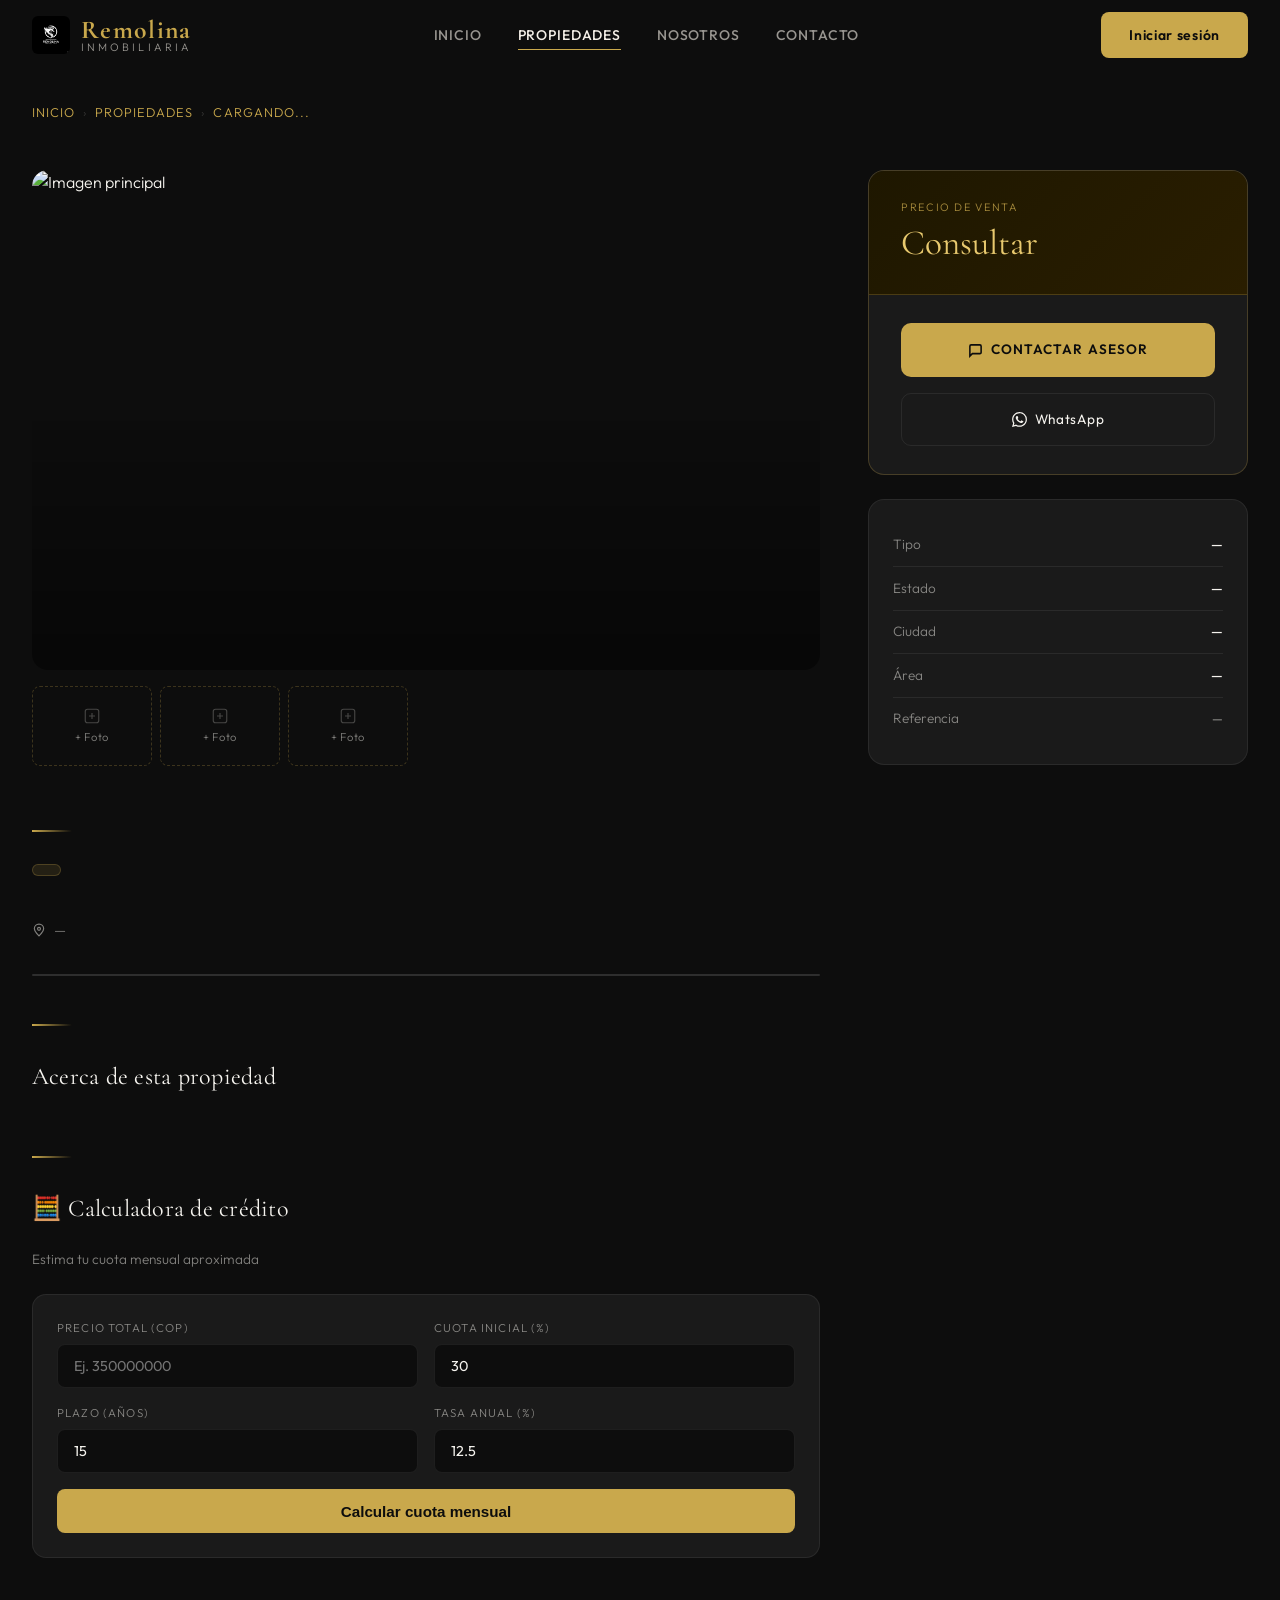
==== commit 3a1def8d: "feat: arreglos de bugs en el login + interfaz de admin en detalles.html mejorada" ====
--- a/detalle.html
+++ b/detalle.html
@@ -669,6 +669,54 @@
         <!-- Características adicionales -->
         <div class="det-extra-grid" id="detExtras" style="display:none"></div>
 
+        <!-- ── VIDEO ── -->
+        <div id="videoSection" style="display:none; margin-top:2.5rem;">
+          <div class="det-sep"></div>
+          <h2 class="det-desc-title" style="margin-top:2rem;">📹 Video de la propiedad</h2>
+          <div id="videoContainer" style="border-radius:14px; overflow:hidden; aspect-ratio:16/9; background:var(--obsidian-3); margin-top:1rem;"></div>
+        </div>
+
+        <!-- ── CALCULADORA HIPOTECARIA ── -->
+        <div style="margin-top:2.5rem;">
+          <div class="det-sep"></div>
+          <h2 class="det-desc-title" style="margin-top:2rem;">🧮 Calculadora de crédito</h2>
+          <p style="color:var(--muted); font-size:0.85rem; margin-bottom:1.5rem;">Estima tu cuota mensual aproximada</p>
+          <div style="background:var(--obsidian-3); border:1px solid var(--border-soft); border-radius:14px; padding:1.5rem; display:flex; flex-direction:column; gap:1rem;">
+            <div style="display:grid; grid-template-columns:1fr 1fr; gap:1rem;">
+              <div>
+                <label style="display:block; font-size:0.72rem; letter-spacing:0.1em; text-transform:uppercase; color:var(--muted); margin-bottom:0.4rem;">Precio total (COP)</label>
+                <input type="number" id="calcPrecio" placeholder="Ej. 350000000"
+                  style="width:100%; background:var(--obsidian); border:1px solid var(--border-soft); border-radius:8px; padding:0.75rem 1rem; color:var(--white); font-family:var(--font-body); font-size:0.9rem; outline:none;">
+              </div>
+              <div>
+                <label style="display:block; font-size:0.72rem; letter-spacing:0.1em; text-transform:uppercase; color:var(--muted); margin-bottom:0.4rem;">Cuota inicial (%)</label>
+                <input type="number" id="calcCuota" placeholder="Ej. 30" min="10" max="90" value="30"
+                  style="width:100%; background:var(--obsidian); border:1px solid var(--border-soft); border-radius:8px; padding:0.75rem 1rem; color:var(--white); font-family:var(--font-body); font-size:0.9rem; outline:none;">
+              </div>
+              <div>
+                <label style="display:block; font-size:0.72rem; letter-spacing:0.1em; text-transform:uppercase; color:var(--muted); margin-bottom:0.4rem;">Plazo (años)</label>
+                <input type="number" id="calcPlazo" placeholder="Ej. 15" min="1" max="30" value="15"
+                  style="width:100%; background:var(--obsidian); border:1px solid var(--border-soft); border-radius:8px; padding:0.75rem 1rem; color:var(--white); font-family:var(--font-body); font-size:0.9rem; outline:none;">
+              </div>
+              <div>
+                <label style="display:block; font-size:0.72rem; letter-spacing:0.1em; text-transform:uppercase; color:var(--muted); margin-bottom:0.4rem;">Tasa anual (%)</label>
+                <input type="number" id="calcTasa" placeholder="Ej. 12.5" step="0.1" value="12.5"
+                  style="width:100%; background:var(--obsidian); border:1px solid var(--border-soft); border-radius:8px; padding:0.75rem 1rem; color:var(--white); font-family:var(--font-body); font-size:0.9rem; outline:none;">
+              </div>
+            </div>
+            <button onclick="calcularCredito()"
+              style="background:var(--gold); color:var(--obsidian); border:none; border-radius:8px; padding:0.85rem; font-weight:700; font-size:0.95rem; cursor:pointer; transition:0.2s;">
+              Calcular cuota mensual
+            </button>
+            <div id="calcResultado" style="display:none; background:rgba(201,168,76,0.08); border:1px solid rgba(201,168,76,0.25); border-radius:10px; padding:1.25rem; text-align:center;">
+              <p style="color:var(--muted); font-size:0.8rem; margin-bottom:0.25rem;">Cuota mensual estimada</p>
+              <p id="calcCuotaMensual" style="font-family:var(--font-display); font-size:2rem; color:var(--gold); font-weight:600;"></p>
+              <p id="calcDetalle" style="color:var(--muted); font-size:0.8rem; margin-top:0.5rem;"></p>
+              <p style="color:var(--muted); font-size:0.72rem; margin-top:0.75rem; opacity:0.7;">* Valor aproximado. Consulta con tu banco para condiciones exactas.</p>
+            </div>
+          </div>
+        </div>
+
       </div><!-- /det-left -->
 
       <!-- ── SIDEBAR ── -->
@@ -688,13 +736,46 @@
               </svg>
               Contactar asesor
             </a>
-            <a href="https://wa.me/573000000000" target="_blank" class="btn-wsp">
+            <a id="btnWhatsapp" href="https://wa.me/573054152644" target="_blank" class="btn-wsp">
               <svg width="15" height="15" viewBox="0 0 24 24" fill="currentColor">
                 <path d="M17.472 14.382c-.297-.149-1.758-.867-2.03-.967-.273-.099-.471-.148-.67.15-.197.297-.767.966-.94 1.164-.173.199-.347.223-.644.075-.297-.15-1.255-.463-2.39-1.475-.883-.788-1.48-1.761-1.653-2.059-.173-.297-.018-.458.13-.606.134-.133.298-.347.446-.52.149-.174.198-.298.298-.497.099-.198.05-.371-.025-.52-.075-.149-.669-1.612-.916-2.207-.242-.579-.487-.5-.669-.51-.173-.008-.371-.01-.57-.01-.198 0-.52.074-.792.372-.272.297-1.04 1.016-1.04 2.479 0 1.462 1.065 2.875 1.213 3.074.149.198 2.096 3.2 5.077 4.487.709.306 1.262.489 1.694.625.712.227 1.36.195 1.871.118.571-.085 1.758-.719 2.006-1.413.248-.694.248-1.289.173-1.413-.074-.124-.272-.198-.57-.347m-5.421 7.403h-.004a9.87 9.87 0 0 1-5.031-1.378l-.361-.214-3.741.982.998-3.648-.235-.374a9.86 9.86 0 0 1-1.51-5.26c.001-5.45 4.436-9.884 9.888-9.884 2.64 0 5.122 1.03 6.988 2.898a9.825 9.825 0 0 1 2.893 6.994c-.003 5.45-4.437 9.884-9.885 9.884m8.413-18.297A11.815 11.815 0 0 0 12.05 0C5.495 0 .16 5.335.157 11.892c0 2.096.547 4.142 1.588 5.945L.057 24l6.305-1.654a11.882 11.882 0 0 0 5.683 1.448h.005c6.554 0 11.89-5.335 11.893-11.893a11.821 11.821 0 0 0-3.48-8.413z"/>
               </svg>
               WhatsApp
             </a>
           </div>
+        </div>
+
+        <!-- AGENDAR VISITA (visible solo si hay sesión) -->
+        <div id="agendarCard" style="display:none; background:var(--obsidian-3); border:1px solid var(--border-soft); border-radius:14px; padding:1.5rem; margin-top:1rem;">
+          <h3 style="font-family:var(--font-display); font-size:1.2rem; font-weight:400; color:var(--white); margin-bottom:0.25rem;">📅 Agendar visita</h3>
+          <p style="color:var(--muted); font-size:0.82rem; margin-bottom:1.25rem;">Solicita una visita y nos ponemos en contacto contigo</p>
+          <div style="display:flex; flex-direction:column; gap:0.75rem;">
+            <input type="date" id="visitaFecha" min=""
+              style="background:var(--obsidian); border:1px solid var(--border-soft); border-radius:8px; padding:0.75rem 1rem; color:var(--white); font-family:var(--font-body); font-size:0.875rem; outline:none; width:100%;">
+            <select id="visitaHora"
+              style="background:var(--obsidian); border:1px solid var(--border-soft); border-radius:8px; padding:0.75rem 1rem; color:var(--white); font-family:var(--font-body); font-size:0.875rem; outline:none; width:100%;">
+              <option value="">Selecciona una hora</option>
+              <option value="09:00">9:00 AM</option>
+              <option value="10:00">10:00 AM</option>
+              <option value="11:00">11:00 AM</option>
+              <option value="14:00">2:00 PM</option>
+              <option value="15:00">3:00 PM</option>
+              <option value="16:00">4:00 PM</option>
+            </select>
+            <textarea id="visitaNota" placeholder="Mensaje opcional al asesor…" rows="2"
+              style="background:var(--obsidian); border:1px solid var(--border-soft); border-radius:8px; padding:0.75rem 1rem; color:var(--white); font-family:var(--font-body); font-size:0.875rem; outline:none; resize:none; width:100%;"></textarea>
+            <button onclick="agendarVisita()"
+              style="background:var(--gold); color:var(--obsidian); border:none; border-radius:8px; padding:0.85rem; font-weight:700; cursor:pointer; font-size:0.9rem; transition:0.2s;">
+              Solicitar visita
+            </button>
+            <p id="agendarMsg" style="text-align:center; font-size:0.82rem; min-height:1rem;"></p>
+          </div>
+        </div>
+
+        <!-- Invitación a registrarse (si no hay sesión) -->
+        <div id="loginInvite" style="display:none; background:rgba(201,168,76,0.06); border:1px solid rgba(201,168,76,0.2); border-radius:14px; padding:1.25rem; margin-top:1rem; text-align:center;">
+          <p style="color:var(--muted); font-size:0.85rem; margin-bottom:0.75rem;">Inicia sesión para agendar una visita y guardar favoritos</p>
+          <a href="login.html" style="background:var(--gold); color:var(--obsidian); border-radius:8px; padding:0.65rem 1.5rem; font-weight:700; font-size:0.875rem; display:inline-block;">Iniciar sesión</a>
         </div>
 
         <!-- METADATA CARD -->
@@ -753,7 +834,7 @@
     return (await r.json()).csrfToken;
   }
 
-  (async () => {
+  async function initAuth() {
     const navUser     = document.getElementById('navUser');
     const navLoginBtn = document.getElementById('navLoginBtn');
     try {
@@ -772,7 +853,7 @@
       navUser.classList.add('oculto');
       navLoginBtn.classList.remove('oculto');
     }
-  })();
+  }
 
   document.getElementById('navLogout')?.addEventListener('click', async (e) => {
     e.preventDefault();
@@ -915,8 +996,8 @@
 
       // ── IMÁGENES principales ──
       allImgs = [];
-      if (p.imagen)     allImgs.push("http://127.0.0.1:8000" + p.imagen);
-      if (p.imagen_url) allImgs.push(p.imagen_url);
+      if (p.imagen_display) allImgs.push(p.imagen_display);
+      else if (p.imagen_url) allImgs.push(p.imagen_url);
       // Si la API devuelve un array imagenes[]
       if (Array.isArray(p.imagenes)) {
         p.imagenes.forEach(img => {
@@ -1004,6 +1085,54 @@
         });
       }
 
+      // ── WhatsApp con mensaje pre-llenado ──
+      const wspBtn = document.getElementById('btnWhatsapp');
+      const wspMsg = encodeURIComponent(`¡Hola! Estoy interesado/a en la propiedad: *${p.titulo}* (Ref. #${id}). ¿Podría darme más información?`);
+      wspBtn.href = `https://wa.me/573054152644?text=${wspMsg}`;
+
+      // ── VIDEO ──
+      if (p.video_url) {
+        const videoSection   = document.getElementById('videoSection');
+        const videoContainer = document.getElementById('videoContainer');
+        videoSection.style.display = 'block';
+
+        const isYoutube = /youtube\.com|youtu\.be/.test(p.video_url);
+        if (isYoutube) {
+          const videoId = p.video_url.match(/(?:v=|youtu\.be\/)([^&\s?]+)/)?.[1];
+          if (videoId) {
+            videoContainer.innerHTML = `<iframe width="100%" height="100%"
+              src="https://www.youtube.com/embed/${videoId}?rel=0&modestbranding=1"
+              frameborder="0" allow="accelerometer; autoplay; clipboard-write; encrypted-media; gyroscope; picture-in-picture"
+              allowfullscreen style="border:none; display:block;"></iframe>`;
+          }
+        } else {
+          videoContainer.innerHTML = `<video controls style="width:100%; height:100%; display:block;">
+            <source src="${p.video_url}">
+            Tu navegador no soporta video HTML5.
+          </video>`;
+        }
+      }
+
+      // ── Agendar visita (solo usuarios logueados) ──
+      if (currentUser) {
+        document.getElementById('agendarCard').style.display = 'block';
+        // Fecha mínima = hoy
+        const hoy = new Date().toISOString().split('T')[0];
+        document.getElementById('visitaFecha').min   = hoy;
+        document.getElementById('visitaFecha').value = hoy;
+        // Pre-llenar precio en calculadora
+        if (p.precio) document.getElementById('calcPrecio').value = p.precio;
+      } else {
+        document.getElementById('loginInvite').style.display = 'block';
+        if (p.precio) document.getElementById('calcPrecio').value = p.precio;
+      }
+
+      // ── Precio label según modalidad ──
+      const precioLabel = document.querySelector('.precio-label');
+      if (precioLabel) {
+        precioLabel.textContent = p.modalidad === 'arriendo' ? 'Precio de arriendo / mes' : 'Precio de venta';
+      }
+
     } catch (err) {
       console.error("Error cargando detalle:", err);
     }
@@ -1016,7 +1145,68 @@
     });
   }
 
-  cargarDetalle();
+  // ── CALCULADORA HIPOTECARIA ──────────────────────────────────────────────
+  function calcularCredito() {
+    const precio = parseFloat(document.getElementById('calcPrecio').value);
+    const cuotaPct = parseFloat(document.getElementById('calcCuota').value) / 100;
+    const plazoAnios = parseFloat(document.getElementById('calcPlazo').value);
+    const tasaAnual = parseFloat(document.getElementById('calcTasa').value) / 100;
+
+    if (!precio || !cuotaPct || !plazoAnios || !tasaAnual) {
+      alert('Por favor completa todos los campos de la calculadora.');
+      return;
+    }
+
+    const montoFinanciar = precio * (1 - cuotaPct);
+    const tasaMensual    = tasaAnual / 12;
+    const nMeses         = plazoAnios * 12;
+
+    // Fórmula cuota fija (amortización francesa)
+    const cuota = montoFinanciar * (tasaMensual * Math.pow(1 + tasaMensual, nMeses))
+                  / (Math.pow(1 + tasaMensual, nMeses) - 1);
+
+    const totalPagar = cuota * nMeses;
+    const totalInteres = totalPagar - montoFinanciar;
+
+    const fmt = n => '$ ' + Math.round(n).toLocaleString('es-CO');
+
+    document.getElementById('calcCuotaMensual').textContent = fmt(cuota);
+    document.getElementById('calcDetalle').textContent =
+      `Monto a financiar: ${fmt(montoFinanciar)} · Total intereses: ${fmt(totalInteres)} · Total a pagar: ${fmt(totalPagar)}`;
+    document.getElementById('calcResultado').style.display = 'block';
+  }
+
+  // ── AGENDAR VISITA ───────────────────────────────────────────────────────
+  async function agendarVisita() {
+    const fecha = document.getElementById('visitaFecha').value;
+    const hora  = document.getElementById('visitaHora').value;
+    const nota  = document.getElementById('visitaNota').value;
+    const msg   = document.getElementById('agendarMsg');
+    const id    = new URLSearchParams(window.location.search).get('id');
+
+    if (!fecha || !hora) {
+      msg.style.color = '#f87171';
+      msg.textContent = 'Por favor selecciona fecha y hora.';
+      return;
+    }
+
+    // Construye mensaje de WhatsApp como fallback robusto
+    const propTitulo = document.getElementById('detTitulo')?.textContent || 'propiedad';
+    const wspMsg = encodeURIComponent(
+      `¡Hola! Quiero agendar una visita para la propiedad: *${propTitulo}* (Ref. #${id}).\n📅 Fecha: ${fecha}\n🕐 Hora: ${hora}${nota ? '\n💬 Nota: ' + nota : ''}`
+    );
+    msg.style.color = '#4ade80';
+    msg.textContent = '✅ Solicitud enviada. Te redirigimos a WhatsApp…';
+    setTimeout(() => {
+      window.open(`https://wa.me/573054152644?text=${wspMsg}`, '_blank');
+    }, 800);
+  }
+
+  // ── INIT: primero auth, luego detalle ──
+  (async () => {
+    await initAuth();
+    await cargarDetalle();
+  })();
 </script>
 
 </body>
--- a/styles.css
+++ b/styles.css
@@ -1279,13 +1279,15 @@
   background: transparent;
   border: none;
   color: var(--gold);
-  font-size: 0.78rem;
-  font-family: var(--ff-body);
-  font-weight: 500;
+  font-size: 1.1rem;
   cursor: pointer;
-  letter-spacing: 0.05em;
-  text-transform: uppercase;
-}
+  padding: 0.25rem;
+  line-height: 1;
+  opacity: 0.7;
+  transition: opacity 0.2s, transform 0.15s;
+  user-select: none;
+}
+.toggle-password:hover { opacity: 1; transform: translateY(-50%) scale(1.15); }
 
 .auth-message {
   font-size: 0.875rem;
@@ -2054,4 +2056,76 @@
 .detalle-thumbs img.active {
   border: 2px solid var(--gold);
   opacity: 1;
-}+}
+/* ─── TABS MODALIDAD (Venta / Arriendo) ─────────────────────────────────────── */
+.modalidad-tab {
+  background: transparent;
+  border: none;
+  border-bottom: 3px solid transparent;
+  color: var(--ivory-dimmer);
+  font-family: var(--ff-body);
+  font-size: 0.9rem;
+  font-weight: 500;
+  padding: 0.85rem 1.5rem;
+  cursor: pointer;
+  transition: all 0.2s;
+  letter-spacing: 0.02em;
+  margin-bottom: -1px;
+}
+.modalidad-tab:hover { color: var(--ivory); }
+.modalidad-tab.active {
+  color: var(--gold);
+  border-bottom-color: var(--gold);
+}
+
+/* ─── BADGE MODALIDAD en cards ───────────────────────────────────────────────── */
+.card-modalidad-badge {
+  position: absolute;
+  bottom: 0.6rem;
+  left: 0.6rem;
+  top: auto;
+  padding: 0.25rem 0.65rem;
+  border-radius: 6px;
+  font-size: 0.72rem;
+  font-weight: 600;
+  letter-spacing: 0.04em;
+  backdrop-filter: blur(8px);
+}
+.card-modalidad-badge.venta {
+  background: rgba(201, 168, 76, 0.15);
+  color: var(--gold);
+  border: 1px solid rgba(201, 168, 76, 0.35);
+}
+.card-modalidad-badge.arriendo {
+  background: rgba(59, 130, 246, 0.15);
+  color: #93c5fd;
+  border: 1px solid rgba(59, 130, 246, 0.35);
+}
+
+/* ─── FRANJA ADMIN en cards (solo is_staff) ─────────────────────────────────── */
+.admin-card-actions {
+  display: flex;
+  border-top: 1px solid rgba(255,255,255,0.06);
+}
+
+.admin-card-btn {
+  flex: 1;
+  padding: 0.6rem 0;
+  border: none;
+  background: transparent;
+  font-family: var(--ff-body);
+  font-size: 0.78rem;
+  font-weight: 500;
+  cursor: pointer;
+  transition: background 0.18s;
+  letter-spacing: 0.02em;
+}
+
+.admin-edit {
+  color: #fbbf24;
+  border-right: 1px solid rgba(255,255,255,0.06);
+}
+.admin-edit:hover { background: rgba(217,119,6,0.15); }
+
+.admin-delete { color: #f87171; }
+.admin-delete:hover { background: rgba(220,38,38,0.12); }
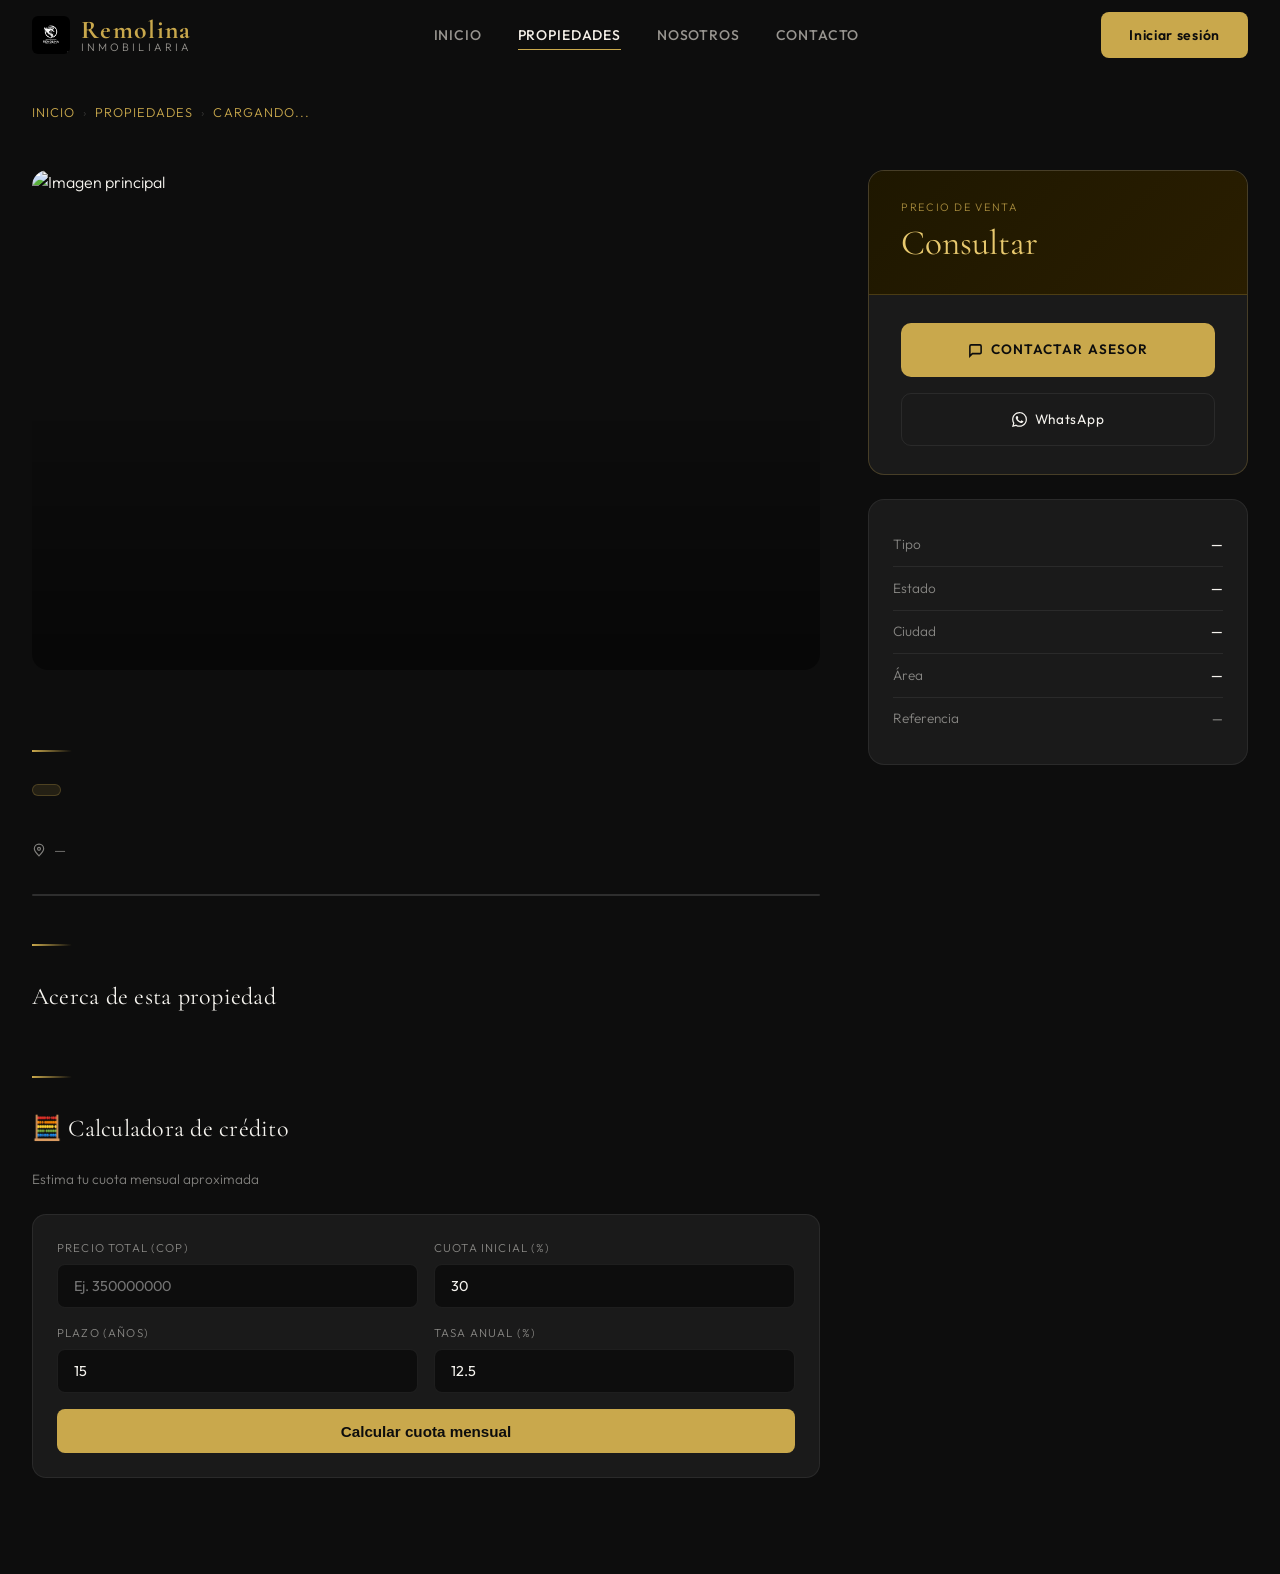
==== commit a2f02284: "feat: mejoras en detalles de propiedades y estilos" ====
--- a/detalle.html
+++ b/detalle.html
@@ -616,30 +616,8 @@
           </div>
         </div>
 
-        <!-- THUMBNAIL STRIP -->
-        <div class="thumb-strip" id="thumbStrip">
-          <div class="thumb-placeholder" title="Agregar imagen">
-            <svg width="18" height="18" viewBox="0 0 24 24" fill="none" stroke="currentColor" stroke-width="1.5">
-              <rect x="3" y="3" width="18" height="18" rx="3"/>
-              <path d="M12 8v8M8 12h8"/>
-            </svg>
-            <span>+ Foto</span>
-          </div>
-          <div class="thumb-placeholder" title="Agregar imagen">
-            <svg width="18" height="18" viewBox="0 0 24 24" fill="none" stroke="currentColor" stroke-width="1.5">
-              <rect x="3" y="3" width="18" height="18" rx="3"/>
-              <path d="M12 8v8M8 12h8"/>
-            </svg>
-            <span>+ Foto</span>
-          </div>
-          <div class="thumb-placeholder" title="Agregar imagen">
-            <svg width="18" height="18" viewBox="0 0 24 24" fill="none" stroke="currentColor" stroke-width="1.5">
-              <rect x="3" y="3" width="18" height="18" rx="3"/>
-              <path d="M12 8v8M8 12h8"/>
-            </svg>
-            <span>+ Foto</span>
-          </div>
-        </div>
+        <!-- THUMBNAIL STRIP — se llena dinámicamente vía JS -->
+        <div class="thumb-strip" id="thumbStrip"></div>
 
         <!-- Separador -->
         <div class="det-sep" style="margin-top:2rem;"></div>
@@ -748,23 +726,23 @@
         <!-- AGENDAR VISITA (visible solo si hay sesión) -->
         <div id="agendarCard" style="display:none; background:var(--obsidian-3); border:1px solid var(--border-soft); border-radius:14px; padding:1.5rem; margin-top:1rem;">
           <h3 style="font-family:var(--font-display); font-size:1.2rem; font-weight:400; color:var(--white); margin-bottom:0.25rem;">📅 Agendar visita</h3>
-          <p style="color:var(--muted); font-size:0.82rem; margin-bottom:1.25rem;">Solicita una visita y nos ponemos en contacto contigo</p>
+          <p style="color:var(--muted); font-size:0.82rem; margin-bottom:1.25rem;">Disponible de lunes a sábado, hasta 7 días adelante</p>
           <div style="display:flex; flex-direction:column; gap:0.75rem;">
-            <input type="date" id="visitaFecha" min=""
-              style="background:var(--obsidian); border:1px solid var(--border-soft); border-radius:8px; padding:0.75rem 1rem; color:var(--white); font-family:var(--font-body); font-size:0.875rem; outline:none; width:100%;">
-            <select id="visitaHora"
-              style="background:var(--obsidian); border:1px solid var(--border-soft); border-radius:8px; padding:0.75rem 1rem; color:var(--white); font-family:var(--font-body); font-size:0.875rem; outline:none; width:100%;">
-              <option value="">Selecciona una hora</option>
-              <option value="09:00">9:00 AM</option>
-              <option value="10:00">10:00 AM</option>
-              <option value="11:00">11:00 AM</option>
-              <option value="14:00">2:00 PM</option>
-              <option value="15:00">3:00 PM</option>
-              <option value="16:00">4:00 PM</option>
-            </select>
+            <div>
+              <label style="display:block; font-size:0.72rem; letter-spacing:0.08em; text-transform:uppercase; color:var(--muted); margin-bottom:0.4rem;">Fecha</label>
+              <input type="date" id="visitaFecha"
+                style="background:var(--obsidian); border:1px solid var(--border-soft); border-radius:8px; padding:0.75rem 1rem; color:var(--white); font-family:var(--font-body); font-size:0.875rem; outline:none; width:100%;">
+            </div>
+            <div>
+              <label style="display:block; font-size:0.72rem; letter-spacing:0.08em; text-transform:uppercase; color:var(--muted); margin-bottom:0.4rem;">Hora disponible</label>
+              <select id="visitaHora"
+                style="background:var(--obsidian); border:1px solid var(--border-soft); border-radius:8px; padding:0.75rem 1rem; color:var(--white); font-family:var(--font-body); font-size:0.875rem; outline:none; width:100%;">
+                <option value="">— Selecciona una fecha primero —</option>
+              </select>
+            </div>
             <textarea id="visitaNota" placeholder="Mensaje opcional al asesor…" rows="2"
               style="background:var(--obsidian); border:1px solid var(--border-soft); border-radius:8px; padding:0.75rem 1rem; color:var(--white); font-family:var(--font-body); font-size:0.875rem; outline:none; resize:none; width:100%;"></textarea>
-            <button onclick="agendarVisita()"
+            <button id="btnAgendarVisita" onclick="agendarVisita()"
               style="background:var(--gold); color:var(--obsidian); border:none; border-radius:8px; padding:0.85rem; font-weight:700; cursor:pointer; font-size:0.9rem; transition:0.2s;">
               Solicitar visita
             </button>
@@ -1017,6 +995,7 @@
 
       // Thumbnails
       const strip = document.getElementById('thumbStrip');
+
       const thumbsHTML = allImgs.map((src, i) => `
         <div class="thumb-item ${i === 0 ? 'active' : ''}"
              onclick="seleccionarThumb(${i})">
@@ -1024,17 +1003,26 @@
         </div>
       `).join('');
 
-      // Placeholders al final
-      const phCount = Math.max(0, 3 - allImgs.length);
-      const phHTML = Array.from({length: phCount}).map(() => `
-        <div class="thumb-placeholder">
-          <svg width="18" height="18" viewBox="0 0 24 24" fill="none" stroke="currentColor" stroke-width="1.5">
-            <rect x="3" y="3" width="18" height="18" rx="3"/>
-            <path d="M12 8v8M8 12h8"/>
-          </svg>
-          <span>+ Foto</span>
-        </div>
-      `).join('');
+      // Placeholders "+ Foto" y "+ Video" — SOLO para admin
+      let phHTML = '';
+      if (currentUser?.is_staff) {
+        phHTML = `
+          <div class="thumb-placeholder admin-upload-btn" title="Agregar imagen" onclick="abrirModalMedia('imagen')">
+            <svg width="18" height="18" viewBox="0 0 24 24" fill="none" stroke="currentColor" stroke-width="1.5">
+              <rect x="3" y="3" width="18" height="18" rx="3"/>
+              <path d="M12 8v8M8 12h8"/>
+            </svg>
+            <span>+ Foto</span>
+          </div>
+          <div class="thumb-placeholder admin-upload-btn" title="Agregar video URL" onclick="abrirModalMedia('video')">
+            <svg width="18" height="18" viewBox="0 0 24 24" fill="none" stroke="currentColor" stroke-width="1.5">
+              <circle cx="12" cy="12" r="9"/>
+              <polygon points="10,8 16,12 10,16" fill="currentColor" stroke="none"/>
+            </svg>
+            <span>+ Video</span>
+          </div>
+        `;
+      }
 
       strip.innerHTML = thumbsHTML + phHTML;
 
@@ -1051,7 +1039,7 @@
             <span style="flex:1;color:var(--ivory-dim,#aaa);font-size:0.85rem;align-self:center;">
               ⚙ Panel de administrador
             </span>
-            <a href="admin-editar.html?id=${id}"
+            <a href="propiedades.html?editar=${id}"
                style="padding:0.5rem 1.25rem;background:#d97706;color:#fff;border-radius:0.4rem;font-size:0.9rem;text-decoration:none;">
               ✏ Editar propiedad
             </a>
@@ -1116,12 +1104,23 @@
       // ── Agendar visita (solo usuarios logueados) ──
       if (currentUser) {
         document.getElementById('agendarCard').style.display = 'block';
-        // Fecha mínima = hoy
-        const hoy = new Date().toISOString().split('T')[0];
-        document.getElementById('visitaFecha').min   = hoy;
-        document.getElementById('visitaFecha').value = hoy;
-        // Pre-llenar precio en calculadora
         if (p.precio) document.getElementById('calcPrecio').value = p.precio;
+
+        // Fecha: desde mañana hasta 7 días adelante
+        const hoy     = new Date();
+        const manana  = new Date(hoy); manana.setDate(hoy.getDate() + 1);
+        const maxDia  = new Date(hoy); maxDia.setDate(hoy.getDate() + 7);
+
+        const toISO = d => d.toISOString().split('T')[0];
+        const fechaInput = document.getElementById('visitaFecha');
+        fechaInput.min   = toISO(manana);
+        fechaInput.max   = toISO(maxDia);
+        fechaInput.value = toISO(manana);
+
+        // Al cambiar fecha → cargar horas disponibles
+        fechaInput.addEventListener('change', () => cargarHorasDisponibles(id, fechaInput.value));
+        cargarHorasDisponibles(id, toISO(manana));
+
       } else {
         document.getElementById('loginInvite').style.display = 'block';
         if (p.precio) document.getElementById('calcPrecio').value = p.precio;
@@ -1176,13 +1175,69 @@
     document.getElementById('calcResultado').style.display = 'block';
   }
 
+  // ── HORAS DISPONIBLES ────────────────────────────────────────────────────
+  const TODAS_HORAS = [
+    { valor: '09:00', label: '9:00 AM' },
+    { valor: '10:00', label: '10:00 AM' },
+    { valor: '11:00', label: '11:00 AM' },
+    { valor: '14:00', label: '2:00 PM' },
+    { valor: '15:00', label: '3:00 PM' },
+    { valor: '16:00', label: '4:00 PM' },
+  ];
+
+  async function cargarHorasDisponibles(propiedadId, fecha) {
+    const select = document.getElementById('visitaHora');
+    select.innerHTML = '<option value="">Cargando disponibilidad…</option>';
+    select.disabled  = true;
+
+    try {
+      const res  = await fetch(
+        `http://127.0.0.1:8000/api/visitas/horas_ocupadas/?propiedad=${propiedadId}&fecha=${fecha}`,
+        { credentials: 'include' }
+      );
+      const data = await res.json();
+      const ocupadas = data.horas_ocupadas || [];
+
+      select.innerHTML = '';
+      let hayDisponibles = false;
+
+      TODAS_HORAS.forEach(h => {
+        const opt = document.createElement('option');
+        opt.value = h.valor;
+        if (ocupadas.includes(h.valor)) {
+          opt.textContent = `${h.label} — Ocupada`;
+          opt.disabled    = true;
+          opt.style.color = '#6b7280';
+        } else {
+          opt.textContent = h.label;
+          hayDisponibles  = true;
+        }
+        select.appendChild(opt);
+      });
+
+      // Seleccionar automáticamente la primera disponible
+      const primera = select.querySelector('option:not([disabled])');
+      if (primera) primera.selected = true;
+
+      if (!hayDisponibles) {
+        select.innerHTML = '<option value="">No hay horas disponibles este día</option>';
+      }
+
+    } catch {
+      select.innerHTML = '<option value="">Error al cargar horas</option>';
+    } finally {
+      select.disabled = false;
+    }
+  }
+
   // ── AGENDAR VISITA ───────────────────────────────────────────────────────
   async function agendarVisita() {
+    const propiedadId = new URLSearchParams(window.location.search).get('id');
     const fecha = document.getElementById('visitaFecha').value;
     const hora  = document.getElementById('visitaHora').value;
     const nota  = document.getElementById('visitaNota').value;
     const msg   = document.getElementById('agendarMsg');
-    const id    = new URLSearchParams(window.location.search).get('id');
+    const btn   = document.getElementById('btnAgendarVisita');
 
     if (!fecha || !hora) {
       msg.style.color = '#f87171';
@@ -1190,24 +1245,225 @@
       return;
     }
 
-    // Construye mensaje de WhatsApp como fallback robusto
-    const propTitulo = document.getElementById('detTitulo')?.textContent || 'propiedad';
-    const wspMsg = encodeURIComponent(
-      `¡Hola! Quiero agendar una visita para la propiedad: *${propTitulo}* (Ref. #${id}).\n📅 Fecha: ${fecha}\n🕐 Hora: ${hora}${nota ? '\n💬 Nota: ' + nota : ''}`
-    );
-    msg.style.color = '#4ade80';
-    msg.textContent = '✅ Solicitud enviada. Te redirigimos a WhatsApp…';
-    setTimeout(() => {
-      window.open(`https://wa.me/573054152644?text=${wspMsg}`, '_blank');
-    }, 800);
+    btn.disabled     = true;
+    btn.textContent  = 'Guardando…';
+    msg.textContent  = '';
+
+    try {
+      // Obtener CSRF
+      const csrfRes = await fetch('http://127.0.0.1:8000/api/auth/csrf/', { credentials: 'include' });
+      const { csrfToken } = await csrfRes.json();
+
+      const res = await fetch('http://127.0.0.1:8000/api/visitas/', {
+        method: 'POST',
+        credentials: 'include',
+        headers: {
+          'Content-Type': 'application/json',
+          'X-CSRFToken': csrfToken,
+        },
+        body: JSON.stringify({
+          propiedad: parseInt(propiedadId),
+          fecha,
+          hora,
+          nota,
+        }),
+      });
+
+      if (res.ok) {
+        msg.style.color = '#4ade80';
+        msg.textContent = '✅ ¡Visita agendada! Te abrimos WhatsApp para confirmación.';
+        btn.textContent = '✅ Agendada';
+
+        // Recargar horas para que la que se acaba de tomar aparezca ocupada
+        cargarHorasDisponibles(propiedadId, fecha);
+
+        // Abrir WhatsApp con los datos
+        const propTitulo = document.getElementById('detTitulo')?.textContent || 'propiedad';
+        const horaLabel  = TODAS_HORAS.find(h => h.valor === hora)?.label || hora;
+        const wspMsg     = encodeURIComponent(
+          `¡Hola! Acabo de agendar una visita:\n🏠 *${propTitulo}* (Ref. #${propiedadId})\n📅 Fecha: ${fecha}\n🕐 Hora: ${horaLabel}${nota ? '\n💬 Nota: ' + nota : ''}`
+        );
+        setTimeout(() => window.open(`https://wa.me/573054152644?text=${wspMsg}`, '_blank'), 1200);
+
+      } else {
+        const err = await res.json().catch(() => ({}));
+        const errMsg = err?.hora?.[0] || err?.fecha?.[0] || err?.detail || 'No se pudo agendar la visita.';
+        msg.style.color = '#f87171';
+        msg.textContent = `❌ ${errMsg}`;
+        btn.disabled    = false;
+        btn.textContent = 'Solicitar visita';
+        // Recargar horas por si cambió la disponibilidad
+        cargarHorasDisponibles(propiedadId, fecha);
+      }
+
+    } catch (e) {
+      msg.style.color = '#f87171';
+      msg.textContent = '❌ Error de conexión. ¿Está el servidor activo?';
+      btn.disabled    = false;
+      btn.textContent = 'Solicitar visita';
+    }
   }
 
-  // ── INIT: primero auth, luego detalle ──
+  // ── MODAL SUBIR IMAGEN / VIDEO (solo admin) ──────────────────────────────
+  function abrirModalMedia(tipo) {
+    document.getElementById('modalMediaOverlay').style.display = 'flex';
+    document.getElementById('modalMediaTipo').value = tipo;
+    document.getElementById('modalMediaTitulo').textContent =
+      tipo === 'imagen' ? '📷 Agregar imagen' : '🎬 Agregar video';
+    document.getElementById('mediaImagenGroup').style.display = tipo === 'imagen' ? 'block' : 'none';
+    document.getElementById('mediaVideoGroup').style.display  = tipo === 'video'  ? 'block' : 'none';
+    document.getElementById('mediaMsg').textContent = '';
+  }
+
+  function cerrarModalMedia() {
+    document.getElementById('modalMediaOverlay').style.display = 'none';
+    document.getElementById('mediaFileInput').value  = '';
+    document.getElementById('mediaUrlInput').value   = '';
+    document.getElementById('mediaVideoUrl').value   = '';
+    document.getElementById('mediaMsg').textContent  = '';
+  }
+
+  async function guardarMedia() {
+    const tipo     = document.getElementById('modalMediaTipo').value;
+    const propId   = new URLSearchParams(window.location.search).get('id');
+    const msg      = document.getElementById('mediaMsg');
+    const btn      = document.getElementById('btnGuardarMedia');
+
+    btn.disabled    = true;
+    btn.textContent = 'Guardando…';
+    msg.textContent = '';
+
+    try {
+      const csrfRes   = await fetch('http://127.0.0.1:8000/api/auth/csrf/', { credentials: 'include' });
+      const { csrfToken } = await csrfRes.json();
+
+      if (tipo === 'video') {
+        // Guardar video_url en la propiedad via PATCH
+        const videoUrl = document.getElementById('mediaVideoUrl').value.trim();
+        if (!videoUrl) { msg.style.color='#f87171'; msg.textContent='Pega la URL del video.'; return; }
+
+        const res = await fetch(`http://127.0.0.1:8000/api/propiedades/${propId}/`, {
+          method: 'PATCH',
+          credentials: 'include',
+          headers: { 'Content-Type': 'application/json', 'X-CSRFToken': csrfToken },
+          body: JSON.stringify({ video_url: videoUrl }),
+        });
+        if (res.ok) {
+          msg.style.color = '#4ade80';
+          msg.textContent = '✅ Video guardado. Recargando…';
+          setTimeout(() => location.reload(), 1200);
+        } else {
+          throw new Error('Error al guardar video');
+        }
+
+      } else {
+        // Imagen: archivo o URL
+        const file    = document.getElementById('mediaFileInput').files[0];
+        const urlVal  = document.getElementById('mediaUrlInput').value.trim();
+
+        if (!file && !urlVal) { msg.style.color='#f87171'; msg.textContent='Selecciona un archivo o pega una URL.'; return; }
+
+        const fd = new FormData();
+        if (file)   fd.append('imagen',     file);
+        if (urlVal) fd.append('imagen_url', urlVal);
+
+        const res = await fetch(`http://127.0.0.1:8000/api/propiedades/${propId}/`, {
+          method: 'PATCH',
+          credentials: 'include',
+          headers: { 'X-CSRFToken': csrfToken },
+          body: fd,
+        });
+        if (res.ok) {
+          msg.style.color = '#4ade80';
+          msg.textContent = '✅ Imagen guardada. Recargando…';
+          setTimeout(() => location.reload(), 1200);
+        } else {
+          throw new Error('Error al guardar imagen');
+        }
+      }
+    } catch (e) {
+      msg.style.color = '#f87171';
+      msg.textContent = `❌ ${e.message}`;
+    } finally {
+      btn.disabled    = false;
+      btn.textContent = 'Guardar';
+    }
+  }
+
+  // ── INIT ─────────────────────────────────────────────────────────────────
   (async () => {
     await initAuth();
     await cargarDetalle();
   })();
 </script>
 
+<!-- ═══ MODAL SUBIR IMAGEN / VIDEO (admin) ═══ -->
+<div id="modalMediaOverlay" style="
+  display:none; position:fixed; inset:0; z-index:9000;
+  background:rgba(10,10,12,0.85); backdrop-filter:blur(6px);
+  align-items:center; justify-content:center; padding:1rem;
+">
+  <div style="
+    background:var(--obsidian-3); border:1px solid var(--border);
+    border-radius:16px; padding:2rem; width:100%; max-width:420px;
+    box-shadow:0 24px 60px rgba(0,0,0,0.5);
+  ">
+    <div style="display:flex; justify-content:space-between; align-items:center; margin-bottom:1.5rem;">
+      <h3 id="modalMediaTitulo" style="font-family:var(--ff-display); font-size:1.3rem; font-weight:300; color:var(--ivory); margin:0;"></h3>
+      <button onclick="cerrarModalMedia()" style="background:transparent; border:none; color:var(--ivory-dimmer); font-size:1.4rem; cursor:pointer; line-height:1;">✕</button>
+    </div>
+
+    <input type="hidden" id="modalMediaTipo">
+
+    <!-- Imagen -->
+    <div id="mediaImagenGroup">
+      <div style="margin-bottom:1rem;">
+        <label style="display:block; font-size:0.72rem; letter-spacing:0.1em; text-transform:uppercase; color:var(--muted); margin-bottom:0.5rem;">Subir archivo</label>
+        <input type="file" id="mediaFileInput" accept="image/*"
+          style="width:100%; background:var(--obsidian); border:1px solid var(--border-soft);
+                 border-radius:8px; padding:0.7rem 1rem; color:var(--ivory);
+                 font-family:var(--ff-body); font-size:0.85rem; cursor:pointer;">
+      </div>
+      <div style="display:flex; align-items:center; gap:1rem; margin-bottom:1rem; color:var(--muted); font-size:0.8rem;">
+        <div style="flex:1; height:1px; background:var(--border-soft);"></div> o <div style="flex:1; height:1px; background:var(--border-soft);"></div>
+      </div>
+      <div>
+        <label style="display:block; font-size:0.72rem; letter-spacing:0.1em; text-transform:uppercase; color:var(--muted); margin-bottom:0.5rem;">URL de imagen externa</label>
+        <input type="url" id="mediaUrlInput" placeholder="https://ejemplo.com/foto.jpg"
+          style="width:100%; background:var(--obsidian); border:1px solid var(--border-soft);
+                 border-radius:8px; padding:0.75rem 1rem; color:var(--ivory);
+                 font-family:var(--ff-body); font-size:0.875rem; outline:none;">
+      </div>
+    </div>
+
+    <!-- Video -->
+    <div id="mediaVideoGroup" style="display:none;">
+      <label style="display:block; font-size:0.72rem; letter-spacing:0.1em; text-transform:uppercase; color:var(--muted); margin-bottom:0.5rem;">URL del video</label>
+      <input type="url" id="mediaVideoUrl" placeholder="https://youtube.com/watch?v=... o .mp4"
+        style="width:100%; background:var(--obsidian); border:1px solid var(--border-soft);
+               border-radius:8px; padding:0.75rem 1rem; color:var(--ivory);
+               font-family:var(--ff-body); font-size:0.875rem; outline:none;">
+      <p style="color:var(--muted); font-size:0.78rem; margin-top:0.5rem;">Acepta links de YouTube o video directo (.mp4)</p>
+    </div>
+
+    <p id="mediaMsg" style="text-align:center; font-size:0.82rem; min-height:1rem; margin-top:1rem;"></p>
+
+    <div style="display:flex; gap:0.75rem; margin-top:1.25rem;">
+      <button onclick="cerrarModalMedia()"
+        style="flex:1; padding:0.85rem; border-radius:8px; background:transparent;
+               border:1px solid var(--border-soft); color:var(--ivory-dimmer);
+               font-family:var(--ff-body); cursor:pointer;">
+        Cancelar
+      </button>
+      <button id="btnGuardarMedia" onclick="guardarMedia()"
+        style="flex:2; padding:0.85rem; border-radius:8px; background:var(--gold);
+               border:none; color:var(--obsidian); font-family:var(--ff-body);
+               font-weight:700; cursor:pointer;">
+        Guardar
+      </button>
+    </div>
+  </div>
+</div>
+
 </body>
 </html>
--- a/styles.css
+++ b/styles.css
@@ -2128,4 +2128,16 @@
 .admin-edit:hover { background: rgba(217,119,6,0.15); }
 
 .admin-delete { color: #f87171; }
-.admin-delete:hover { background: rgba(220,38,38,0.12); }+.admin-delete:hover { background: rgba(220,38,38,0.12); }
+
+/* ─── BOTONES ADMIN subir media en detalle ───────────────────────────────────── */
+.admin-upload-btn {
+  cursor: pointer;
+  border: 1px dashed rgba(201,168,76,0.4) !important;
+  color: var(--gold) !important;
+  transition: background 0.2s, border-color 0.2s;
+}
+.admin-upload-btn:hover {
+  background: rgba(201,168,76,0.08);
+  border-color: var(--gold) !important;
+}
